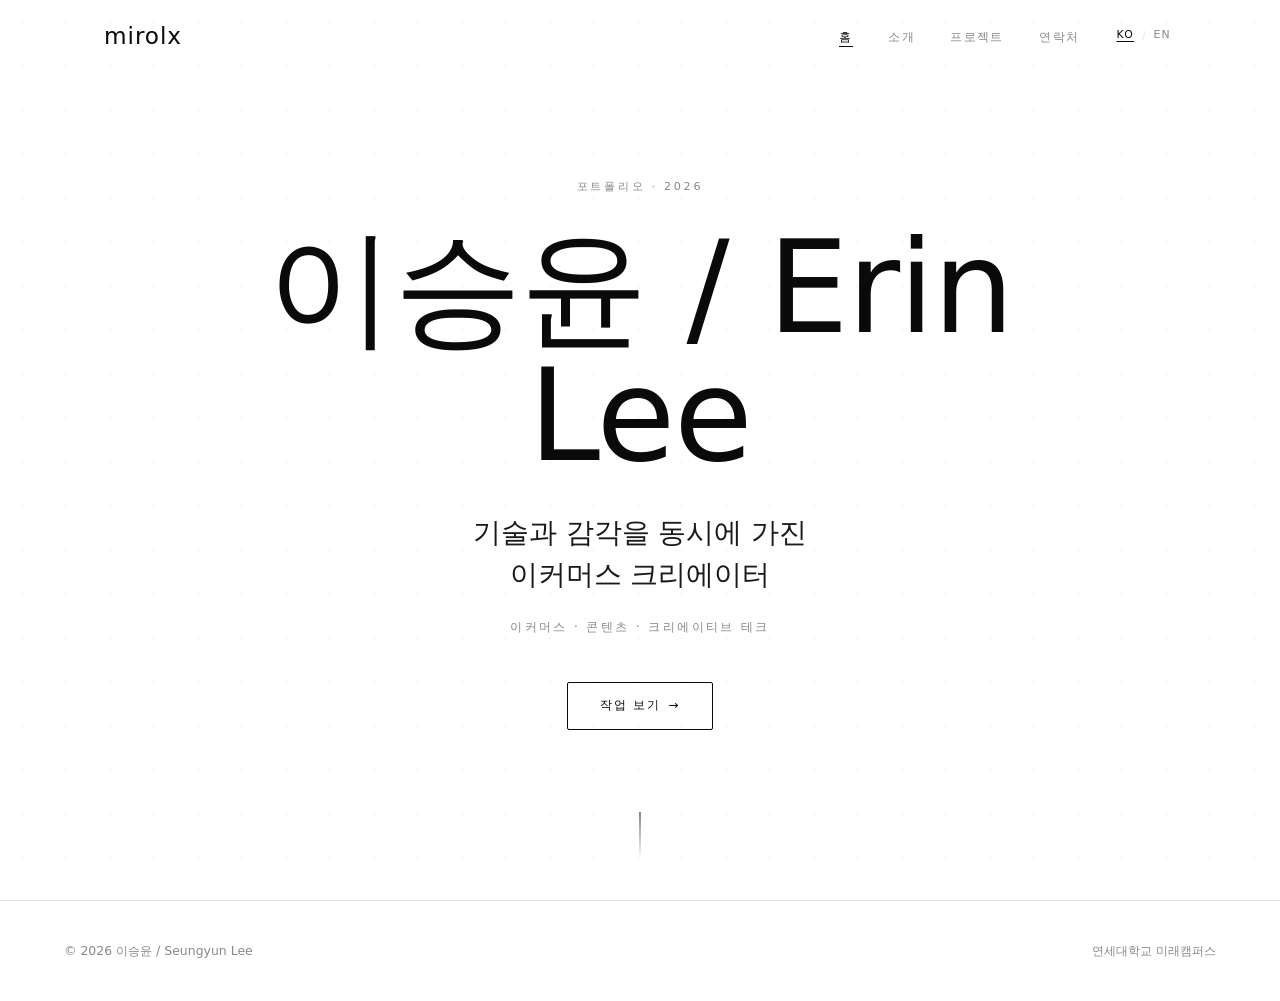
==== index.html @ 95721c04 "initial commit" ====
<!DOCTYPE html>
<html lang="ko">
<head>
  <meta charset="UTF-8">
  <meta name="viewport" content="width=device-width, initial-scale=1.0">
  <meta name="description" content="이승윤 (Seungyun Lee) — E-commerce Creator & Software Engineering Student at Yonsei University">
  <title>이승윤 / Seungyun Lee</title>
  <link rel="icon" href="data:image/svg+xml,<svg xmlns='http://www.w3.org/2000/svg' viewBox='0 0 100 100'><rect width='100' height='100' fill='%23FFFFFF'/><text x='50' y='70' text-anchor='middle' font-family='sans-serif' font-size='52' fill='%230A0A0A'>SL</text></svg>">
  <link rel="stylesheet" href="css/style.css">
</head>
<body>

  <!-- Navigation -->
  <nav class="nav" id="nav">
    <div class="nav-container">
      <a href="index.html" class="nav-logo">mirolx</a>

      <div class="nav-right">
        <ul class="nav-links" id="navLinks">
          <li><a href="index.html"><span data-ko="홈" data-en="Home">홈</span></a></li>
          <li><a href="about.html"><span data-ko="소개" data-en="About">소개</span></a></li>
          <li><a href="projects.html"><span data-ko="프로젝트" data-en="Projects">프로젝트</span></a></li>
          <li><a href="contact.html"><span data-ko="연락처" data-en="Contact">연락처</span></a></li>
        </ul>

        <div class="lang-toggle" id="langToggle">
          <button class="lang-opt active" data-lang="ko">KO</button>
          <span class="lang-sep">/</span>
          <button class="lang-opt" data-lang="en">EN</button>
        </div>

        <button class="nav-toggle" id="navToggle" aria-label="메뉴">
          <span></span>
          <span></span>
        </button>
      </div>
    </div>
  </nav>

  <!-- Hero -->
  <main>
    <section class="hero">
      <div class="hero-content">

        <p class="hero-eyebrow fi" style="--d:0"
           data-ko="포트폴리오 · 2026"
           data-en="Portfolio · 2026">포트폴리오 · 2026</p>

        <h1 class="hero-name fi" style="--d:1">이승윤 / Erin Lee</h1>

        <p class="hero-headline fi" style="--d:2"
           data-ko="기술과 감각을 동시에 가진<br>이커머스 크리에이터"
           data-en="E-commerce Creator with<br>Tech &amp; Aesthetic Sensibility">기술과 감각을 동시에 가진<br>이커머스 크리에이터</p>

        <p class="hero-sub fi" style="--d:3"
           data-ko="이커머스 · 콘텐츠 · 크리에이티브 테크"
           data-en="E-commerce · Content · Creative Tech">이커머스 · 콘텐츠 · 크리에이티브 테크</p>

        <a href="projects.html" class="btn fi" style="--d:4">
          <span data-ko="작업 보기" data-en="View Work">작업 보기</span>
          <span class="btn-arrow">→</span>
        </a>

      </div>

      <div class="hero-scroll">
        <div class="scroll-line"></div>
      </div>
    </section>
  </main>

  <!-- Footer -->
  <footer class="footer">
    <div class="footer-inner">
      <span class="footer-copy">© 2026 이승윤 / Seungyun Lee</span>
      <span class="footer-brand"
            data-ko="연세대학교 미래캠퍼스"
            data-en="Yonsei University · Mirae Campus">연세대학교 미래캠퍼스</span>
    </div>
  </footer>

  <script src="js/main.js"></script>
</body>
</html>
---- css/style.css ----
/* ===========================
   Local Font
   =========================== */
@font-face {
  font-family: 'Ownglyph Corncorn';
  src: url('../fonts/Ownglyph_corncorn.ttf') format('truetype');
  font-weight: 400;
  font-style: normal;
  font-display: swap;
}

/* ===========================
   Variables
   =========================== */
:root {
  --bg:           #FFFFFF;
  --bg-card:      #F5F5F5;
  --bg-card-alt:  #EBEBEB;
  --border:       #E0E0E0;
  --border-light: #EEEEEE;
  --text:         #0A0A0A;
  --text-sec:     #1A1A1A;
  --text-muted:   #888888;
  --accent:       #0A0A0A;
  --accent-dim:   rgba(10,10,10,0.25);

  --font-head: 'Ownglyph Corncorn', system-ui, -apple-system, sans-serif;
  --font-body: system-ui, -apple-system, BlinkMacSystemFont, 'Segoe UI', sans-serif;

  --nav-h:    72px;
  --max-w:    1200px;
  --gutter:   clamp(1.5rem, 5vw, 4rem);

  --t-fast:   0.2s ease;
  --t-base:   0.35s ease;
  --t-slow:   0.65s ease;
}

/* ===========================
   Reset & Base
   =========================== */
*, *::before, *::after { box-sizing: border-box; margin: 0; padding: 0; }
html { scroll-behavior: smooth; -webkit-font-smoothing: antialiased; -moz-osx-font-smoothing: grayscale; }

body {
  background: var(--bg);
  color: var(--text);
  font-family: var(--font-body);
  font-size: 16px;
  line-height: 1.6;
  min-height: 100vh;
  opacity: 0;
  animation: pageEnter 0.4s ease 0.05s forwards;
}
@keyframes pageEnter { to { opacity: 1; } }

img    { max-width: 100%; display: block; }
a      { color: inherit; text-decoration: none; }
ul     { list-style: none; }
button { cursor: pointer; border: none; background: none; font-family: inherit; }

h1, h2, h3, h4 {
  font-family: var(--font-head);
  font-weight: 400;
  line-height: 1.12;
}

/* ===========================
   Layout
   =========================== */
.container { max-width: var(--max-w); margin: 0 auto; padding: 0 var(--gutter); }

.section { padding: 6rem var(--gutter); max-width: var(--max-w); margin: 0 auto; }

.section-label {
  font-size: 0.68rem;
  letter-spacing: 0.22em;
  text-transform: uppercase;
  color: var(--text-muted);
  margin-bottom: 2.5rem;
  display: flex;
  align-items: center;
  gap: 1rem;
}
.section-label::after {
  content: '';
  flex: 1;
  max-width: 64px;
  height: 1px;
  background: var(--border);
}

/* ===========================
   Navigation
   =========================== */
.nav {
  position: fixed;
  inset: 0 0 auto 0;
  z-index: 200;
  height: var(--nav-h);
  display: flex;
  align-items: center;
  transition: background var(--t-base), border-color var(--t-base), backdrop-filter var(--t-base);
  border-bottom: 1px solid transparent;
}
.nav.scrolled {
  background: rgba(255,255,255,0.94);
  backdrop-filter: blur(14px);
  -webkit-backdrop-filter: blur(14px);
  border-color: var(--border);
}

.nav-container {
  max-width: var(--max-w);
  width: 100%;
  margin: 0 auto;
  padding: 0 var(--gutter);
  display: flex;
  align-items: center;
  justify-content: space-between;
  gap: 1.5rem;
}

.nav-logo {
  font-family: var(--font-head);
  font-size: 1.45rem;
  font-weight: 400;
  color: var(--accent);
  letter-spacing: 0.04em;
  transition: opacity var(--t-fast);
}
.nav-logo:hover { opacity: 0.55; }

.nav-right {
  display: flex;
  align-items: center;
  gap: 2rem;
}

.nav-links {
  display: flex;
  gap: 2.2rem;
  align-items: center;
}
.nav-links a {
  font-size: 0.75rem;
  font-weight: 400;
  letter-spacing: 0.12em;
  text-transform: uppercase;
  color: var(--text-muted);
  transition: color var(--t-fast);
  position: relative;
}
.nav-links a::after {
  content: '';
  position: absolute;
  bottom: -3px; left: 0;
  width: 0; height: 1px;
  background: var(--accent);
  transition: width var(--t-base);
}
.nav-links a:hover,
.nav-links a.active { color: var(--text); }
.nav-links a:hover::after,
.nav-links a.active::after { width: 100%; }

/* Language toggle */
.lang-toggle {
  display: flex;
  align-items: center;
  gap: 3px;
  flex-shrink: 0;
}
.lang-opt {
  font-family: var(--font-body);
  font-size: 0.68rem;
  letter-spacing: 0.12em;
  color: var(--text-muted);
  padding: 3px 5px;
  transition: color var(--t-fast);
  line-height: 1;
  font-weight: 400;
}
.lang-opt.active {
  color: var(--text);
  font-weight: 500;
  text-decoration: underline;
  text-underline-offset: 3px;
}
.lang-opt:hover { color: var(--text); }
.lang-sep {
  font-size: 0.6rem;
  color: var(--border);
  line-height: 1;
  pointer-events: none;
  user-select: none;
}

.nav-toggle {
  display: none;
  flex-direction: column;
  gap: 5px;
  padding: 4px;
}
.nav-toggle span {
  display: block;
  width: 22px; height: 1px;
  background: var(--text);
  transition: transform var(--t-base), opacity var(--t-fast);
}
.nav-toggle.active span:first-child { transform: translateY(6px) rotate(45deg); }
.nav-toggle.active span:last-child  { transform: translateY(-6px) rotate(-45deg); }

/* ===========================
   Page transitions
   =========================== */
.page-out { animation: pageExit 0.26s ease forwards; }
@keyframes pageExit { to { opacity: 0; transform: translateY(-5px); } }

/* ===========================
   Button
   =========================== */
.btn {
  display: inline-flex;
  align-items: center;
  gap: 0.5rem;
  padding: 0.85rem 2rem;
  border: 1px solid var(--accent);
  color: var(--accent);
  font-family: var(--font-body);
  font-size: 0.75rem;
  font-weight: 400;
  letter-spacing: 0.14em;
  text-transform: uppercase;
  transition: background var(--t-base), color var(--t-base);
  border-radius: 2px;
}
.btn:hover { background: var(--accent); color: var(--bg); }
.btn-arrow { transition: transform var(--t-fast); }
.btn:hover .btn-arrow { transform: translateX(4px); }

/* ===========================
   Hero
   =========================== */
.hero {
  min-height: 100vh;
  display: flex;
  align-items: center;
  justify-content: center;
  padding: var(--nav-h) var(--gutter) 4rem;
  position: relative;
  overflow: hidden;
}
.hero::after {
  content: '';
  position: absolute; inset: 0;
  background-image: radial-gradient(circle, rgba(0,0,0,0.045) 1px, transparent 1px);
  background-size: 44px 44px;
  pointer-events: none;
}

.hero-content {
  text-align: center;
  max-width: 960px;
  z-index: 1;
  position: relative;
}

.hero-eyebrow {
  font-size: 0.7rem;
  letter-spacing: 0.24em;
  text-transform: uppercase;
  color: var(--text-muted);
  margin-bottom: 1.75rem;
}

.hero-name {
  font-size: clamp(3rem, 10vw, 8rem);
  font-weight: 400;
  line-height: 1;
  letter-spacing: -0.01em;
  margin-bottom: 2rem;
}

.hero-headline {
  font-family: var(--font-head);
  font-size: clamp(1.15rem, 2.6vw, 1.75rem);
  font-weight: 400;
  color: var(--text-sec);
  line-height: 1.5;
  margin-bottom: 1.4rem;
}

.hero-sub {
  font-size: 0.75rem;
  letter-spacing: 0.2em;
  text-transform: uppercase;
  color: var(--text-muted);
  margin-bottom: 2.75rem;
}

/* Hero entrance */
.hero-content .fi {
  opacity: 0;
  transform: translateY(20px);
  animation: fadeUp 0.75s ease forwards;
  animation-delay: calc(var(--d, 0) * 0.13s + 0.2s);
}
@keyframes fadeUp { to { opacity: 1; transform: translateY(0); } }

.hero-scroll {
  position: absolute;
  bottom: 2.5rem;
  left: 50%;
  transform: translateX(-50%);
  display: flex;
  flex-direction: column;
  align-items: center;
  gap: 0.6rem;
  z-index: 1;
}
.hero-scroll span {
  font-size: 0.6rem;
  letter-spacing: 0.22em;
  text-transform: uppercase;
  color: var(--text-muted);
}
.scroll-line {
  width: 1px; height: 48px;
  background: linear-gradient(to bottom, var(--accent), transparent);
  animation: scrollPulse 2.2s ease-in-out infinite;
}
@keyframes scrollPulse {
  0%, 100% { opacity: 0.25; }
  50%       { opacity: 0.8; }
}

/* ===========================
   Page Header
   =========================== */
.page-header {
  padding: calc(var(--nav-h) + 5.5rem) var(--gutter) 4rem;
  max-width: var(--max-w);
  margin: 0 auto;
  border-bottom: 1px solid var(--border);
}
.page-header-eyebrow {
  display: block;
  font-size: 0.68rem;
  letter-spacing: 0.22em;
  text-transform: uppercase;
  color: var(--text-muted);
  margin-bottom: 1rem;
}
.page-header h1 {
  font-size: clamp(2.8rem, 8vw, 6rem);
  font-weight: 400;
  line-height: 1;
}
.page-header-sub {
  margin-top: 1.2rem;
  font-size: 1rem;
  color: var(--text-muted);
  max-width: 520px;
  line-height: 1.7;
}

/* ===========================
   About — bio
   =========================== */
.about-bio {
  display: grid;
  grid-template-columns: 1.1fr 0.9fr;
  gap: 5rem;
  align-items: start;
}
.about-bio-text h2 {
  font-size: clamp(1.7rem, 3.2vw, 2.6rem);
  font-weight: 400;
  margin-bottom: 2rem;
  line-height: 1.2;
}
.about-bio-text p {
  color: var(--text-sec);
  font-size: 1.025rem;
  line-height: 1.85;
  margin-bottom: 1.4rem;
}
.about-bio-text p:last-child { margin-bottom: 0; }

.about-visual { display: flex; align-items: center; justify-content: center; }
.monogram-card {
  width: 240px; height: 320px;
  border: 1px solid var(--border);
  position: relative;
  overflow: hidden;
}
.monogram-card::before {
  content: '';
  position: absolute;
  top: 12px; right: 12px;
  width: 32px; height: 32px;
  border-top: 1px solid var(--accent);
  border-right: 1px solid var(--accent);
  z-index: 2;
}
.monogram-card::after {
  content: '';
  position: absolute;
  bottom: 12px; left: 12px;
  width: 32px; height: 32px;
  border-bottom: 1px solid var(--accent);
  border-left: 1px solid var(--accent);
  z-index: 2;
}
.profile-photo {
  width: 100%;
  height: 100%;
  object-fit: cover;
  display: block;
}
.profile-caption {
  margin-top: 0.85rem;
  font-size: 0.65rem;
  letter-spacing: 0.16em;
  text-transform: uppercase;
  text-align: center;
  color: var(--text-muted);
  line-height: 1.7;
}

/* ===========================
   About — value props
   =========================== */
.value-props {
  display: grid;
  grid-template-columns: repeat(3, 1fr);
  gap: 1px;
  background: var(--border);
  border: 1px solid var(--border);
}
.value-prop {
  background: var(--bg);
  padding: 2.75rem 2rem;
  transition: background var(--t-base);
}
.value-prop:hover { background: var(--bg-card); }
.value-prop-num {
  font-family: var(--font-head);
  font-size: 2.6rem;
  font-weight: 400;
  color: var(--accent-dim);
  line-height: 1;
  margin-bottom: 1.2rem;
}
.value-prop h3 { font-size: 1.3rem; margin-bottom: 0.75rem; }
.value-prop p  { font-size: 0.875rem; color: var(--text-muted); line-height: 1.75; }

/* ===========================
   About — skills
   =========================== */
.skills-grid { display: grid; grid-template-columns: repeat(3, 1fr); gap: 2.5rem; }
.skill-cat h3 {
  font-family: var(--font-body);
  font-size: 0.68rem;
  letter-spacing: 0.18em;
  text-transform: uppercase;
  color: var(--text-muted);
  margin-bottom: 1.5rem;
  padding-bottom: 0.75rem;
  border-bottom: 1px solid var(--border);
}
.skill-tags { display: flex; flex-wrap: wrap; gap: 0.5rem; }
.skill-tag {
  padding: 0.38rem 0.85rem;
  border: 1px solid var(--border);
  font-size: 0.78rem;
  color: var(--text-sec);
  border-radius: 2px;
  transition: border-color var(--t-fast), color var(--t-fast), background var(--t-fast);
}
.skill-tag:hover { border-color: var(--accent); color: var(--accent); background: var(--bg-card); }

/* ===========================
   Projects — grid
   =========================== */
.projects-grid {
  display: grid;
  grid-template-columns: repeat(2, 1fr);
  gap: 1px;
  background: var(--border);
  border: 1px solid var(--border);
}
.project-card {
  background: var(--bg);
  padding: 3rem 2.75rem;
  position: relative;
  overflow: hidden;
  transition: background var(--t-base);
}
.project-card::before {
  content: '';
  position: absolute;
  top: 0; left: 0;
  width: 2px; height: 0;
  background: var(--accent);
  transition: height 0.5s ease;
}
.project-card:hover { background: var(--bg-card); }
.project-card:hover::before { height: 100%; }

.project-num {
  font-family: var(--font-head);
  font-size: 0.8rem;
  color: var(--accent-dim);
  letter-spacing: 0.06em;
  margin-bottom: 2rem;
}
.project-cat {
  font-size: 0.64rem;
  letter-spacing: 0.2em;
  text-transform: uppercase;
  color: var(--text-muted);
  margin-bottom: 0.9rem;
}
.project-card h2 {
  font-size: 1.6rem;
  font-weight: 400;
  line-height: 1.2;
  margin-bottom: 1rem;
}
.project-card p {
  font-size: 0.9rem;
  color: var(--text-muted);
  line-height: 1.78;
  margin-bottom: 2rem;
}
.project-meta { display: flex; flex-wrap: wrap; gap: 0.45rem; margin-bottom: 1.5rem; }
.project-tag {
  padding: 0.28rem 0.72rem;
  border: 1px solid var(--border);
  font-size: 0.7rem;
  color: var(--text-muted);
  border-radius: 2px;
}
.project-date {
  font-size: 0.72rem;
  color: var(--text-muted);
  opacity: 0.7;
  letter-spacing: 0.05em;
}

/* ===========================
   Contact
   =========================== */
.contact-grid {
  display: grid;
  grid-template-columns: 1fr 1.15fr;
  gap: 6rem;
  align-items: start;
}
.contact-info h2 { font-size: clamp(1.6rem, 2.8vw, 2.2rem); font-weight: 400; line-height: 1.2; margin-bottom: 1.5rem; }
.contact-info > p { color: var(--text-muted); font-size: 1rem; line-height: 1.85; margin-bottom: 3rem; }

.contact-detail { margin-bottom: 2rem; }
.contact-detail-label {
  font-size: 0.64rem;
  letter-spacing: 0.22em;
  text-transform: uppercase;
  color: var(--text-muted);
  margin-bottom: 0.45rem;
}
.contact-detail a,
.contact-detail span { font-size: 0.96rem; color: var(--text-sec); transition: color var(--t-fast); }
.contact-detail a:hover { color: var(--accent); text-decoration: underline; }

.social-links { margin-top: 3rem; }
.social-link {
  display: flex;
  align-items: center;
  gap: 1rem;
  padding: 0.9rem 0;
  border-bottom: 1px solid var(--border);
  color: var(--text-muted);
  font-size: 0.875rem;
  transition: color var(--t-fast);
}
.social-link:hover { color: var(--text); }
.social-link svg { width: 18px; height: 18px; flex-shrink: 0; fill: currentColor; }
.social-link-name { flex: 1; }
.social-link-url  { font-size: 0.7rem; opacity: 0.55; }
.social-arrow { font-size: 0.8rem; opacity: 0; transition: opacity var(--t-fast), transform var(--t-fast); }
.social-link:hover .social-arrow { opacity: 1; transform: translateX(4px); }

/* Contact form */
.contact-form { display: flex; flex-direction: column; gap: 2rem; }
.form-group { display: flex; flex-direction: column; gap: 0.55rem; }
.form-group label {
  font-size: 0.68rem;
  letter-spacing: 0.18em;
  text-transform: uppercase;
  color: var(--text-muted);
}
.form-group input,
.form-group textarea {
  background: transparent;
  border: none;
  border-bottom: 1px solid var(--border);
  padding: 0.7rem 0;
  color: var(--text);
  font-family: var(--font-body);
  font-size: 1rem;
  outline: none;
  width: 100%;
  transition: border-color var(--t-fast);
  -webkit-appearance: none;
  resize: none;
}
.form-group input::placeholder,
.form-group textarea::placeholder { color: var(--text-muted); opacity: 0.45; }
.form-group input:focus,
.form-group textarea:focus { border-color: var(--accent); }
.form-group textarea { min-height: 130px; }

.form-success {
  display: none;
  padding: 1.1rem 1.4rem;
  border: 1px solid var(--accent);
  color: var(--accent);
  font-size: 0.875rem;
  border-radius: 2px;
}

/* ===========================
   Footer
   =========================== */
.footer { border-top: 1px solid var(--border); padding: 2.5rem var(--gutter); }
.footer-inner {
  max-width: var(--max-w);
  margin: 0 auto;
  display: flex;
  justify-content: space-between;
  align-items: center;
  gap: 1rem;
  flex-wrap: wrap;
}
.footer-copy  { font-size: 0.78rem; color: var(--text-muted); }
.footer-brand { font-family: var(--font-body); font-size: 0.78rem; color: var(--text-muted); }

/* ===========================
   Scroll reveal
   =========================== */
.reveal {
  opacity: 0;
  transform: translateY(20px);
  transition: opacity 0.65s ease, transform 0.65s ease;
}
.reveal.visible { opacity: 1; transform: none; }

.reveal-s > * {
  opacity: 0;
  transform: translateY(16px);
  transition: opacity 0.55s ease, transform 0.55s ease;
}
.reveal-s.visible > *:nth-child(1) { opacity: 1; transform: none; transition-delay: 0.00s; }
.reveal-s.visible > *:nth-child(2) { opacity: 1; transform: none; transition-delay: 0.10s; }
.reveal-s.visible > *:nth-child(3) { opacity: 1; transform: none; transition-delay: 0.20s; }
.reveal-s.visible > *:nth-child(4) { opacity: 1; transform: none; transition-delay: 0.30s; }

/* ===========================
   Responsive
   =========================== */
@media (max-width: 960px) {
  .about-bio { grid-template-columns: 1fr; gap: 3rem; }
  .about-visual { display: none; }
  .value-props { grid-template-columns: 1fr 1fr; }
  .projects-grid { grid-template-columns: 1fr; }
  .contact-grid { grid-template-columns: 1fr; gap: 3.5rem; }
}

@media (max-width: 640px) {
  :root { --nav-h: 60px; --gutter: 1.25rem; }

  .nav-links {
    position: fixed;
    top: var(--nav-h); left: 0; right: 0;
    background: rgba(255,255,255,0.98);
    backdrop-filter: blur(14px);
    -webkit-backdrop-filter: blur(14px);
    flex-direction: column;
    padding: 2rem var(--gutter) 2.5rem;
    gap: 1.5rem;
    border-bottom: 1px solid var(--border);
    transform: translateY(-110%);
    opacity: 0;
    visibility: hidden;
    transition: transform var(--t-base), opacity var(--t-base), visibility var(--t-base);
    pointer-events: none;
  }
  .nav-links.open {
    transform: translateY(0);
    opacity: 1;
    visibility: visible;
    pointer-events: auto;
  }
  .nav-toggle { display: flex; }
  .nav-links a { font-size: 0.9rem; }

  .skills-grid { grid-template-columns: 1fr; }
  .value-props  { grid-template-columns: 1fr; }
  .project-card { padding: 2rem 1.5rem; }
  .value-prop   { padding: 2rem 1.5rem; }
  .page-header  { padding: calc(var(--nav-h) + 3.5rem) var(--gutter) 2.5rem; }
  .section      { padding: 4rem var(--gutter); }
}
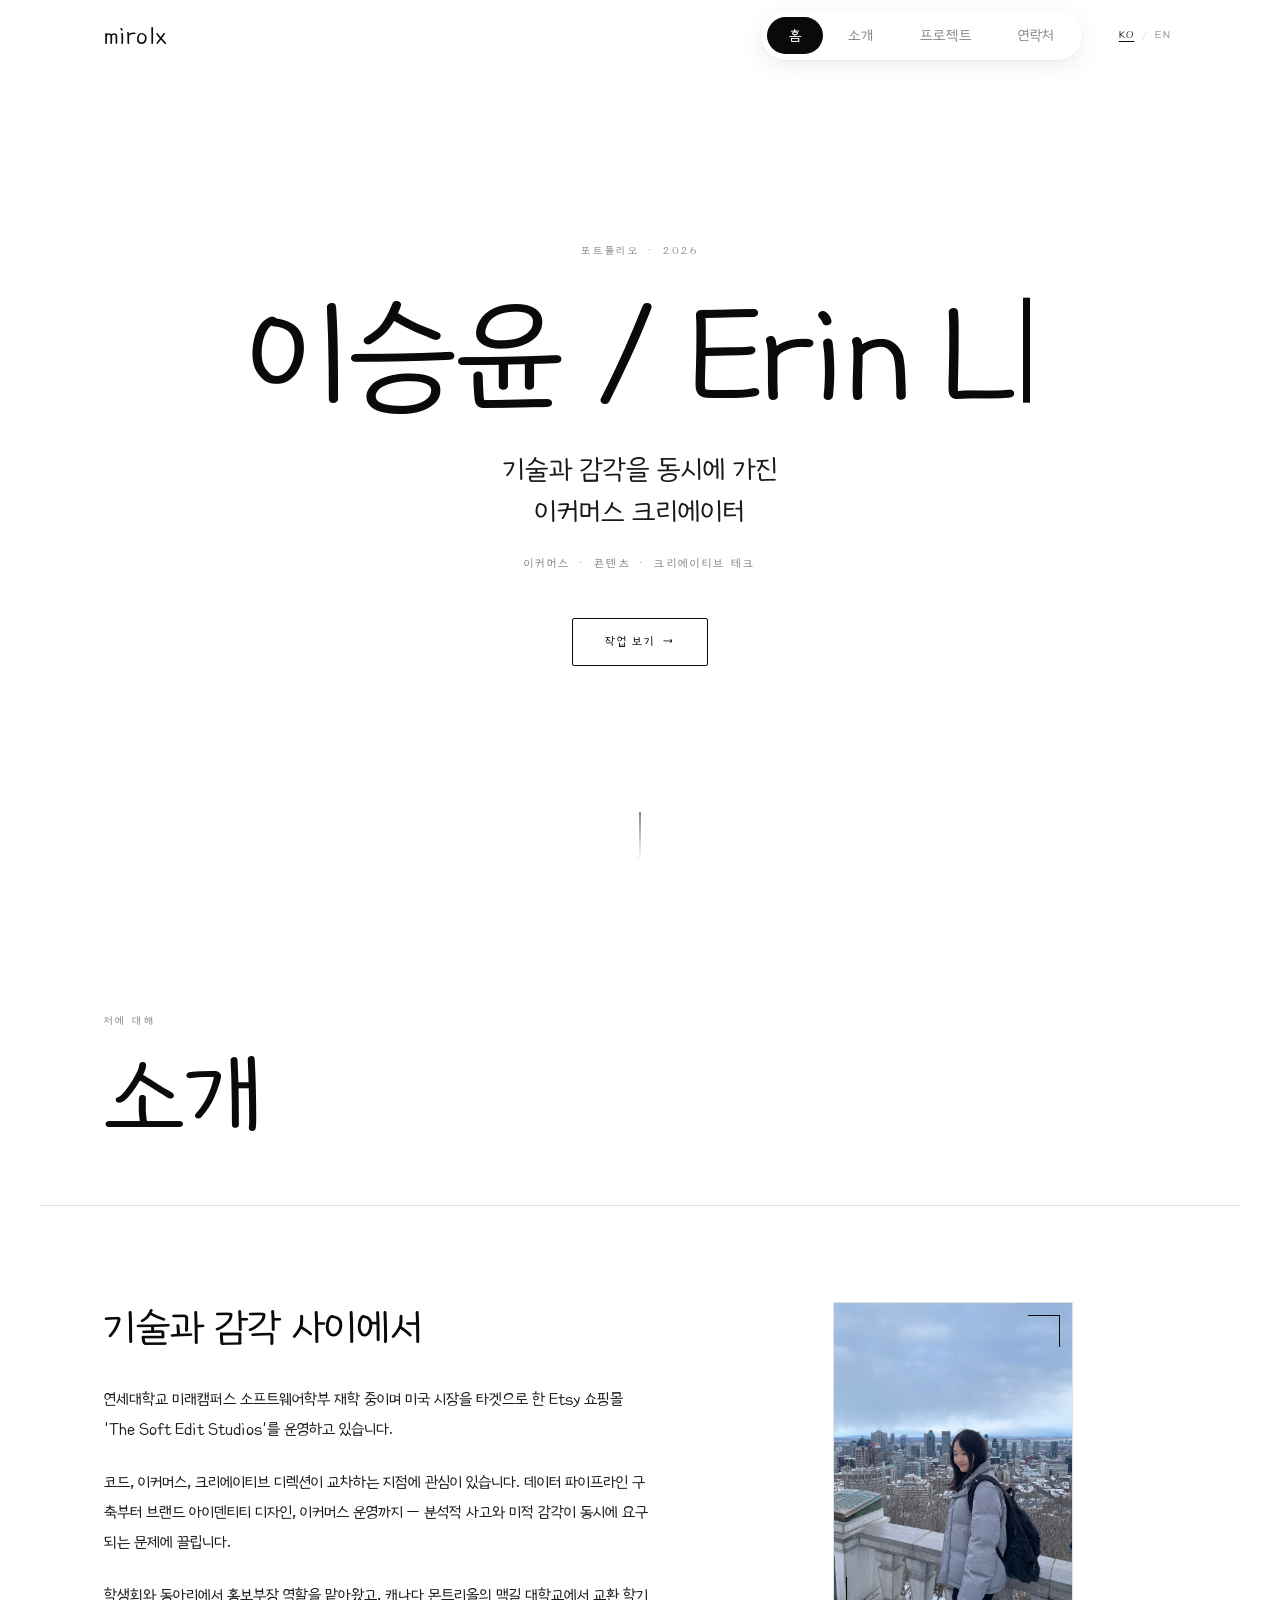
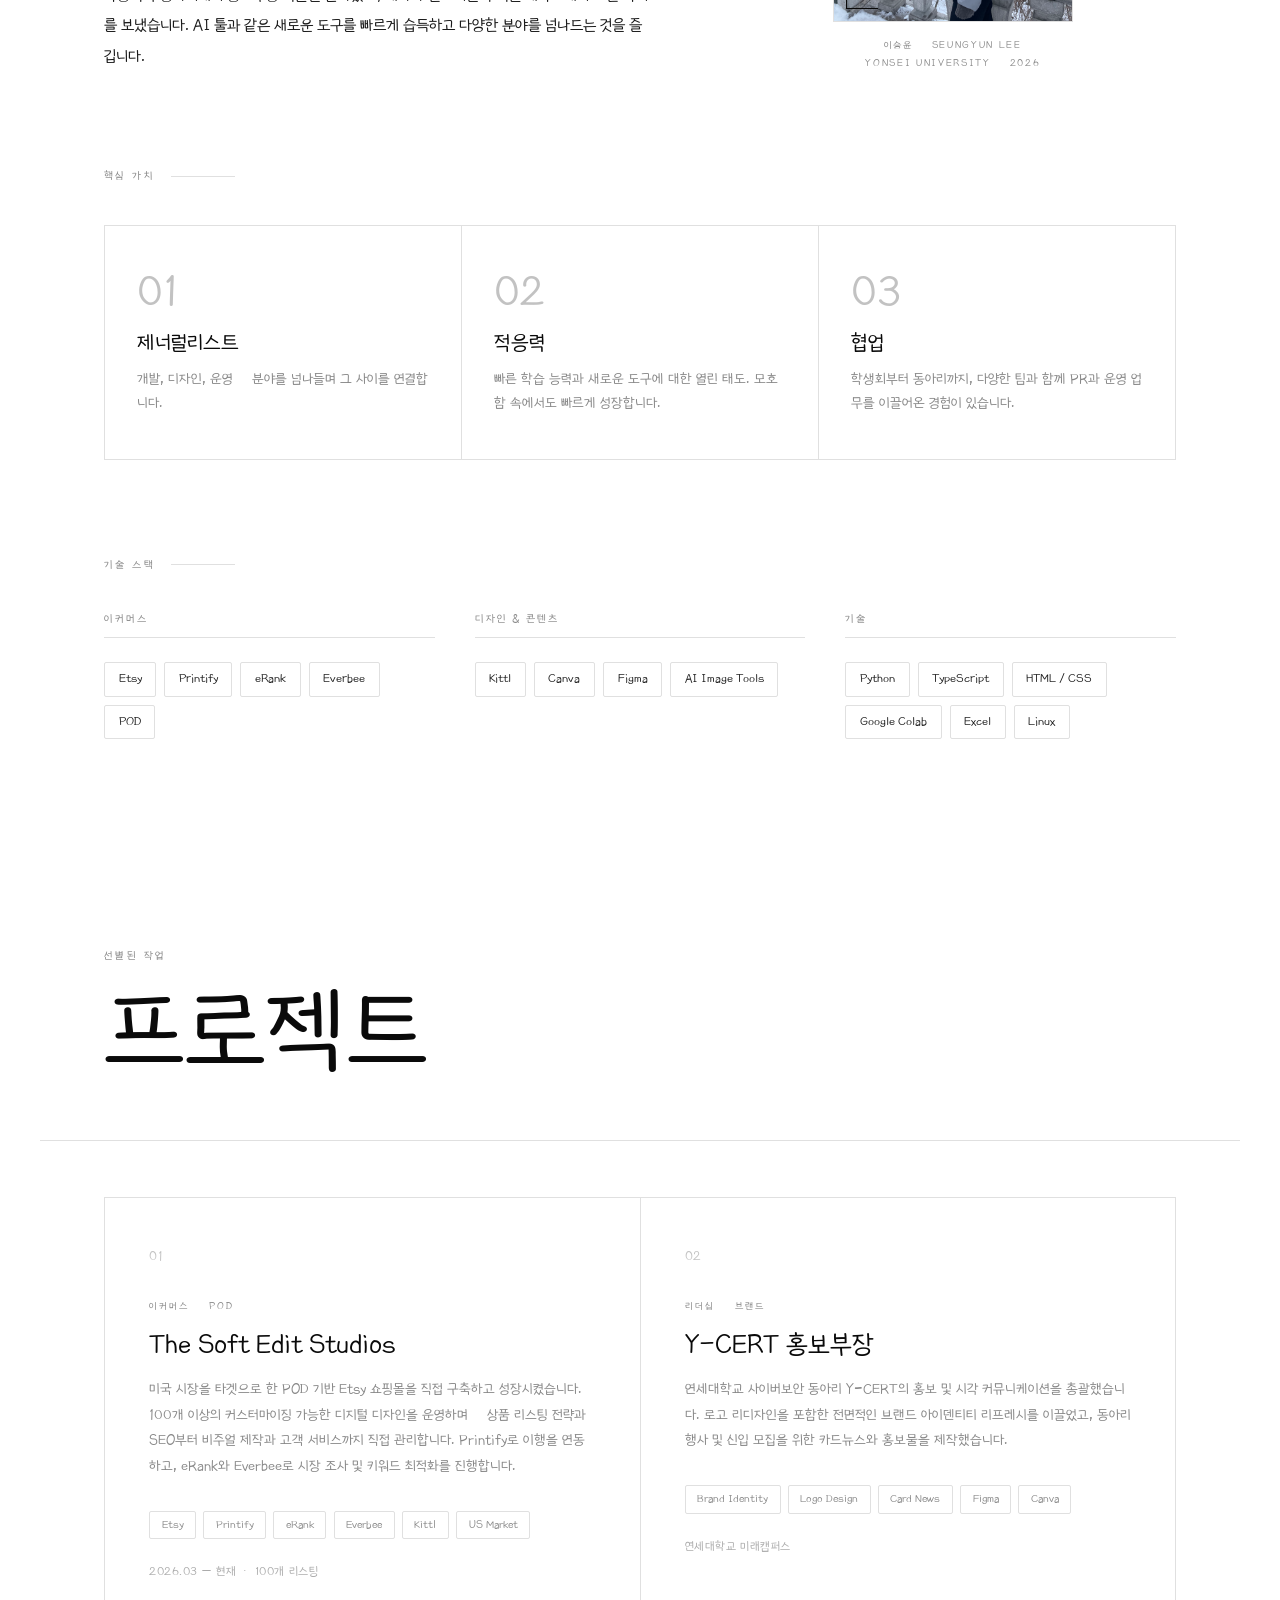
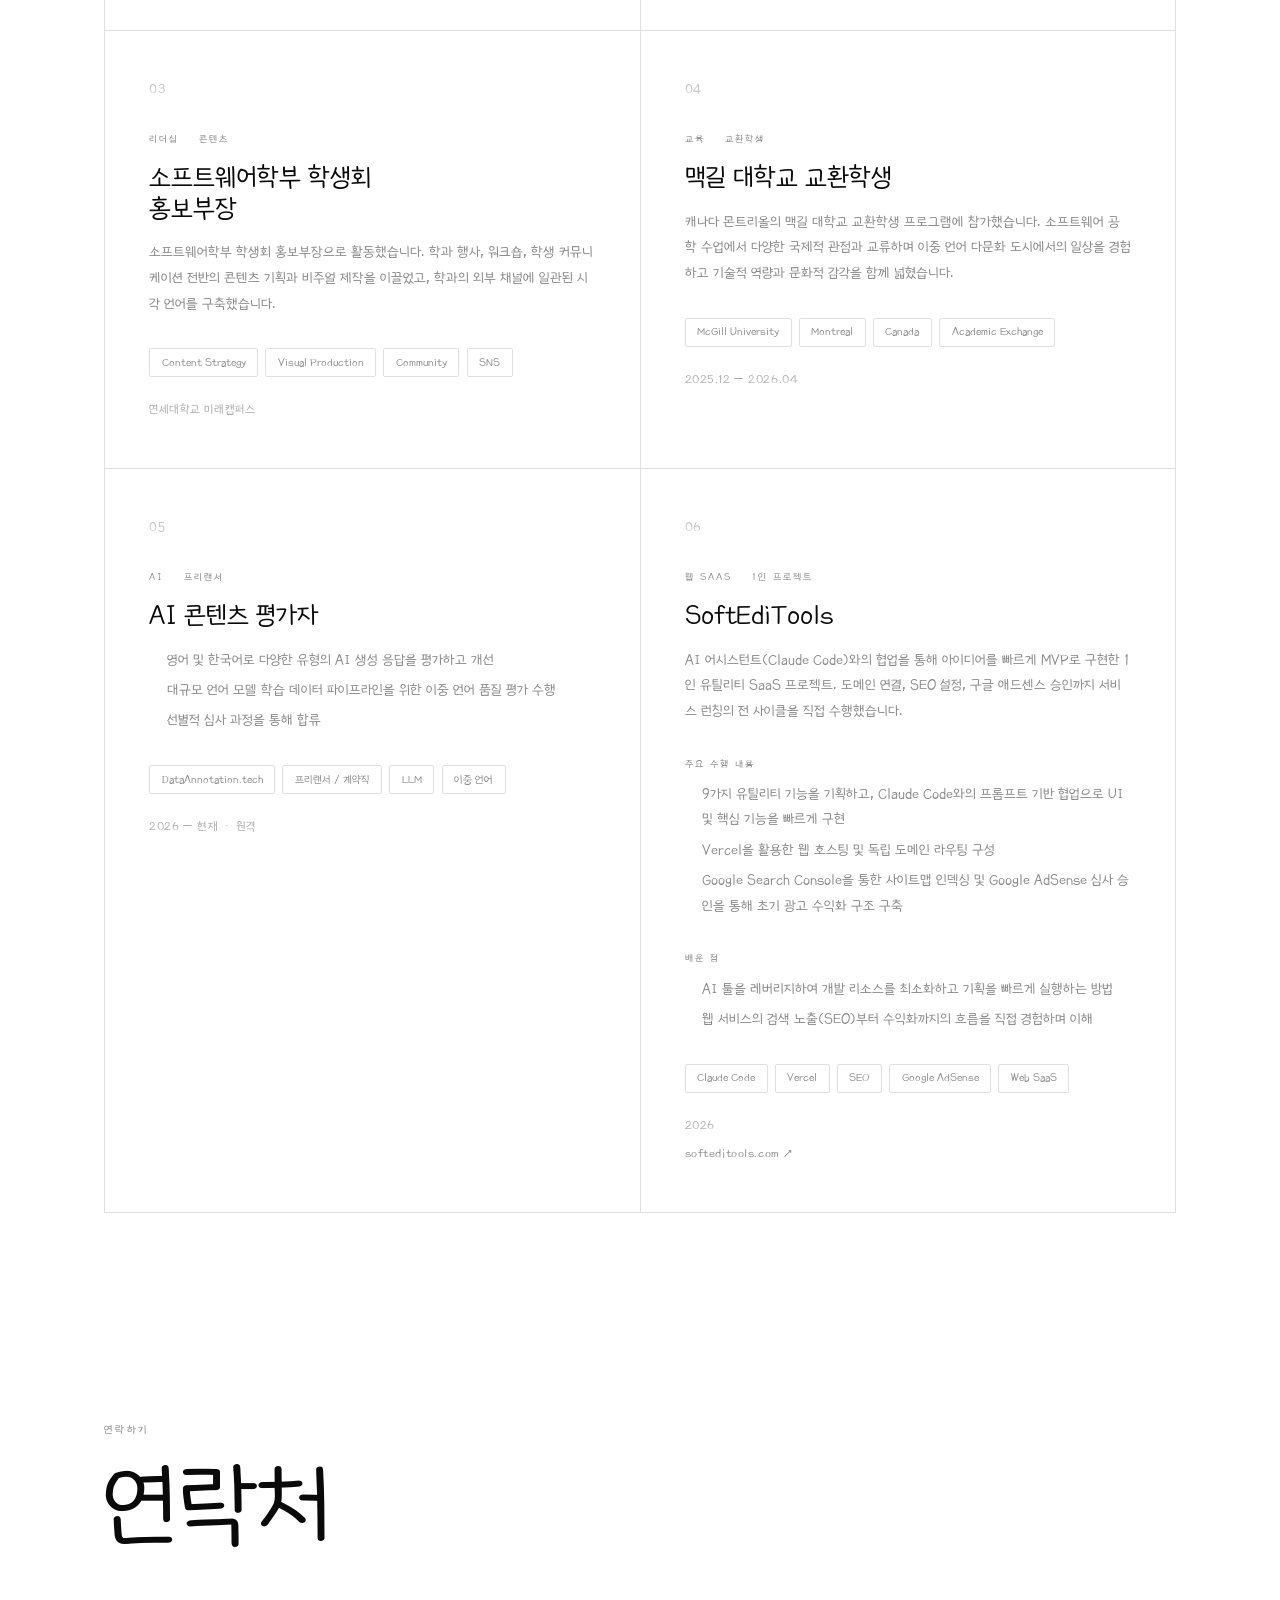
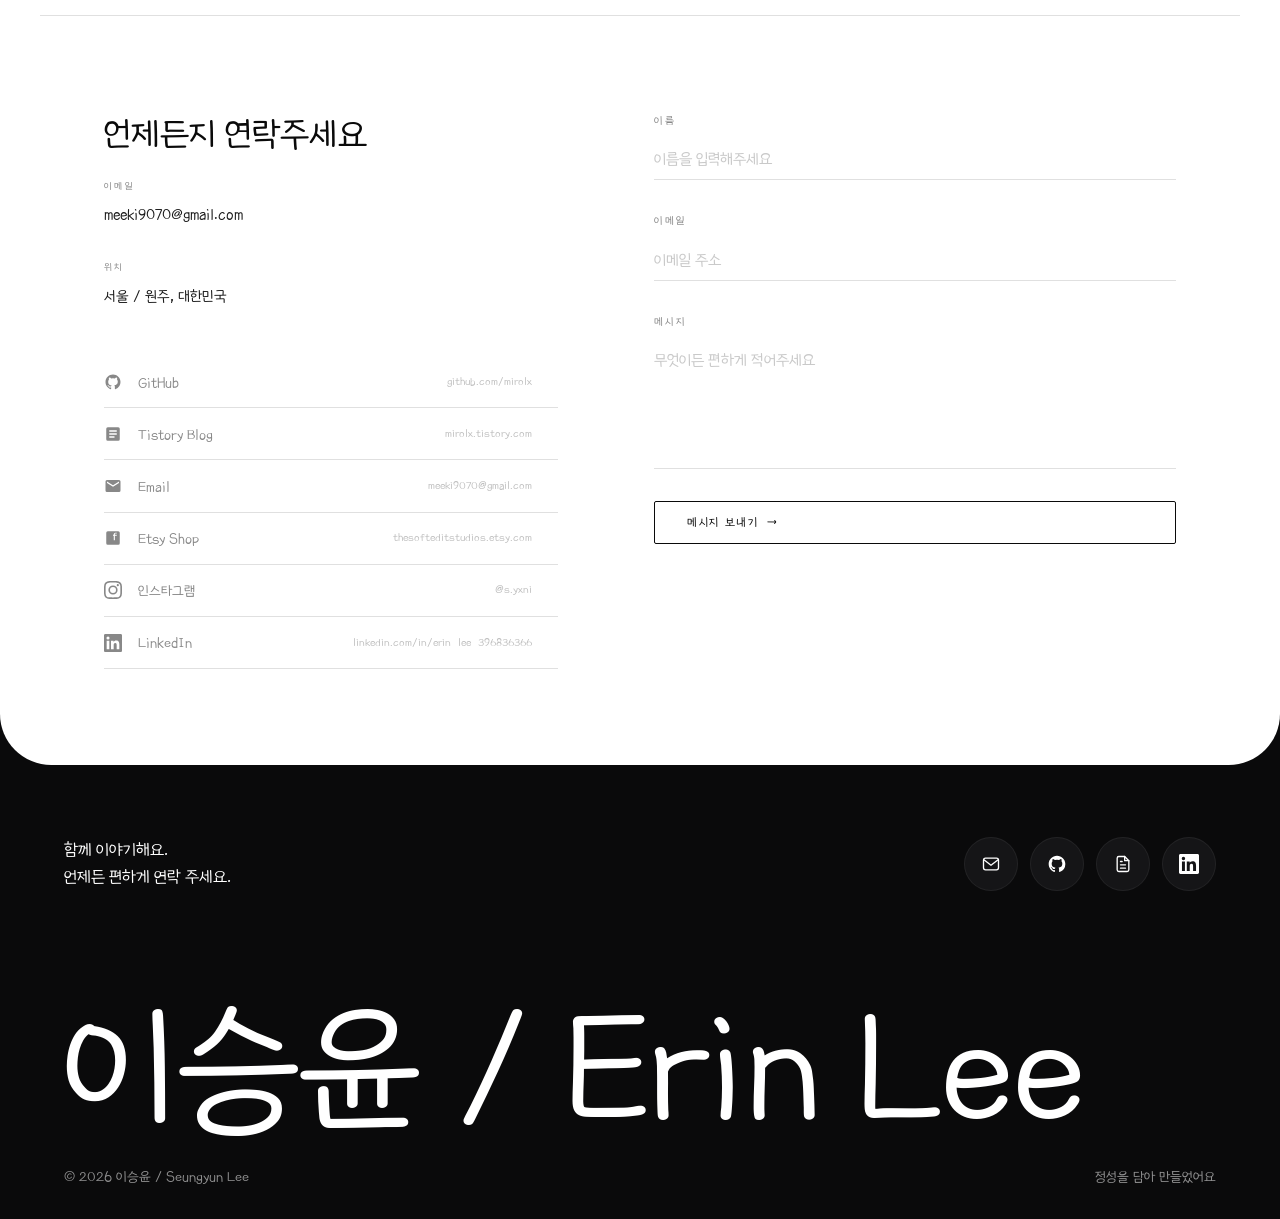
==== commit 9232d9d4: "Merge pages into single-page scroll and add contact footer - Combine home/about/projects/contact int" ====
--- a/index.html
+++ b/index.html
@@ -13,14 +13,14 @@
   <!-- Navigation -->
   <nav class="nav" id="nav">
     <div class="nav-container">
-      <a href="index.html" class="nav-logo">mirolx</a>
+      <a href="#home" class="nav-logo">mirolx</a>
 
       <div class="nav-right">
         <ul class="nav-links" id="navLinks">
-          <li><a href="index.html"><span data-ko="홈" data-en="Home">홈</span></a></li>
-          <li><a href="about.html"><span data-ko="소개" data-en="About">소개</span></a></li>
-          <li><a href="projects.html"><span data-ko="프로젝트" data-en="Projects">프로젝트</span></a></li>
-          <li><a href="contact.html"><span data-ko="연락처" data-en="Contact">연락처</span></a></li>
+          <li><a href="#home"><span data-ko="홈" data-en="Home">홈</span></a></li>
+          <li><a href="#about"><span data-ko="소개" data-en="About">소개</span></a></li>
+          <li><a href="#projects"><span data-ko="프로젝트" data-en="Projects">프로젝트</span></a></li>
+          <li><a href="#contact"><span data-ko="연락처" data-en="Contact">연락처</span></a></li>
         </ul>
 
         <div class="lang-toggle" id="langToggle">
@@ -39,14 +39,14 @@
 
   <!-- Hero -->
   <main>
-    <section class="hero">
+    <section class="hero" id="home">
       <div class="hero-content">
 
         <p class="hero-eyebrow fi" style="--d:0"
            data-ko="포트폴리오 · 2026"
            data-en="Portfolio · 2026">포트폴리오 · 2026</p>
 
-        <h1 class="hero-name fi" style="--d:1">이승윤 / Erin Lee</h1>
+        <h1 class="hero-name fi" style="--d:1" id="heroName" aria-label="이승윤 / Erin Lee"><span class="typed" aria-hidden="true">이승윤 / Erin Lee</span><span class="caret" aria-hidden="true"></span></h1>
 
         <p class="hero-headline fi" style="--d:2"
            data-ko="기술과 감각을 동시에 가진<br>이커머스 크리에이터"
@@ -56,7 +56,7 @@
            data-ko="이커머스 · 콘텐츠 · 크리에이티브 테크"
            data-en="E-commerce · Content · Creative Tech">이커머스 · 콘텐츠 · 크리에이티브 테크</p>
 
-        <a href="projects.html" class="btn fi" style="--d:4">
+        <a href="#projects" class="btn fi" style="--d:4">
           <span data-ko="작업 보기" data-en="View Work">작업 보기</span>
           <span class="btn-arrow">→</span>
         </a>
@@ -67,15 +67,493 @@
         <div class="scroll-line"></div>
       </div>
     </section>
+
+    <!-- About -->
+    <section class="page-section" id="about">
+    <!-- Page Header -->
+    <header class="page-header">
+      <span class="page-header-eyebrow"
+            data-ko="저에 대해"
+            data-en="Who I am">저에 대해</span>
+      <h2 data-ko="소개" data-en="About">소개</h2>
+    </header>
+
+    <!-- Bio -->
+    <div class="section">
+      <div class="about-bio reveal">
+
+        <div class="about-bio-text">
+          <h2 data-ko="기술과 감각 사이에서"
+              data-en="Between Technology &amp; Sensibility">기술과 감각 사이에서</h2>
+
+          <p data-ko="연세대학교 미래캠퍼스 소프트웨어학부 재학 중이며 미국 시장을 타겟으로 한 Etsy 쇼핑몰 'The Soft Edit Studios'를 운영하고 있습니다."
+             data-en="Currently studying Software Engineering at Yonsei University (Mirae Campus) and running an Etsy shop 'The Soft Edit Studios' targeting the US market.">연세대학교 미래캠퍼스 소프트웨어학부 재학 중이며 미국 시장을 타겟으로 한 Etsy 쇼핑몰 'The Soft Edit Studios'를 운영하고 있습니다.</p>
+
+          <p data-ko="코드, 이커머스, 크리에이티브 디렉션이 교차하는 지점에 관심이 있습니다. 데이터 파이프라인 구축부터 브랜드 아이덴티티 디자인, 이커머스 운영까지 — 분석적 사고와 미적 감각이 동시에 요구되는 문제에 끌립니다."
+             data-en="I'm drawn to problems that sit at the intersection of code, e-commerce, and creative direction — where analytical thinking and aesthetic sensibility are both required, from building data pipelines to brand identity design and e-commerce operations.">코드, 이커머스, 크리에이티브 디렉션이 교차하는 지점에 관심이 있습니다. 데이터 파이프라인 구축부터 브랜드 아이덴티티 디자인, 이커머스 운영까지 — 분석적 사고와 미적 감각이 동시에 요구되는 문제에 끌립니다.</p>
+
+          <p data-ko="학생회와 동아리에서 홍보부장 역할을 맡아왔고, 캐나다 몬트리올의 맥길 대학교에서 교환 학기를 보냈습니다. AI 툴과 같은 새로운 도구를 빠르게 습득하고 다양한 분야를 넘나드는 것을 즐깁니다."
+             data-en="I've led PR teams in student organizations and spent an exchange semester at McGill University in Montreal. I enjoy picking up new tools quickly and moving across disciplines.">학생회와 동아리에서 홍보부장 역할을 맡아왔고, 캐나다 몬트리올의 맥길 대학교에서 교환 학기를 보냈습니다. AI 툴과 같은 새로운 도구를 빠르게 습득하고 다양한 분야를 넘나드는 것을 즐깁니다.</p>
+        </div>
+
+        <div class="about-visual">
+          <div>
+            <div class="monogram-card">
+              <img src="pic/KakaoTalk_20260518_211545062.jpg"
+                   alt="이승윤 / Seungyun Lee"
+                   class="profile-photo">
+            </div>
+            <p class="profile-caption">이승윤 · Seungyun Lee<br>Yonsei University · 2026</p>
+          </div>
+        </div>
+
+      </div>
+    </div>
+
+    <!-- Value Props -->
+    <div class="container">
+      <div class="section-label reveal"
+           data-ko="핵심 가치"
+           data-en="Value Props">핵심 가치</div>
+    </div>
+    <div style="max-width:var(--max-w); margin:0 auto; padding:0 var(--gutter);">
+      <div class="value-props reveal-s">
+
+        <div class="value-prop">
+          <div class="value-prop-num">01</div>
+          <h3 data-ko="제너럴리스트" data-en="Generalist">제너럴리스트</h3>
+          <p data-ko="개발, 디자인, 운영 — 분야를 넘나들며 그 사이를 연결합니다."
+             data-en="Dev, design, and operations — I move comfortably across disciplines and connect the dots between them.">개발, 디자인, 운영 — 분야를 넘나들며 그 사이를 연결합니다.</p>
+        </div>
+
+        <div class="value-prop">
+          <div class="value-prop-num">02</div>
+          <h3 data-ko="적응력" data-en="Adaptable">적응력</h3>
+          <p data-ko="빠른 학습 능력과 새로운 도구에 대한 열린 태도. 모호함 속에서도 빠르게 성장합니다."
+             data-en="Fast learner with a bias for new tools. Comfortable with ambiguity and thrive in fast-moving environments.">빠른 학습 능력과 새로운 도구에 대한 열린 태도. 모호함 속에서도 빠르게 성장합니다.</p>
+        </div>
+
+        <div class="value-prop">
+          <div class="value-prop-num">03</div>
+          <h3 data-ko="협업" data-en="Collaborative">협업</h3>
+          <p data-ko="학생회부터 동아리까지, 다양한 팀과 함께 PR과 운영 업무를 이끌어온 경험이 있습니다."
+             data-en="From student councils to clubs, I've led PR and operations work alongside diverse teams.">학생회부터 동아리까지, 다양한 팀과 함께 PR과 운영 업무를 이끌어온 경험이 있습니다.</p>
+        </div>
+
+      </div>
+    </div>
+
+    <!-- Skills -->
+    <div class="section">
+      <div class="section-label reveal"
+           data-ko="기술 스택"
+           data-en="Skills">기술 스택</div>
+      <div class="skills-grid reveal-s">
+
+        <div class="skill-cat">
+          <h3 data-ko="이커머스" data-en="E-commerce">이커머스</h3>
+          <div class="skill-tags">
+            <span class="skill-tag">Etsy</span>
+            <span class="skill-tag">Printify</span>
+            <span class="skill-tag">eRank</span>
+            <span class="skill-tag">Everbee</span>
+            <span class="skill-tag">POD</span>
+          </div>
+        </div>
+
+        <div class="skill-cat">
+          <h3 data-ko="디자인 &amp; 콘텐츠" data-en="Design &amp; Content">디자인 &amp; 콘텐츠</h3>
+          <div class="skill-tags">
+            <span class="skill-tag">Kittl</span>
+            <span class="skill-tag">Canva</span>
+            <span class="skill-tag">Figma</span>
+            <span class="skill-tag">AI Image Tools</span>
+          </div>
+        </div>
+
+        <div class="skill-cat">
+          <h3 data-ko="기술" data-en="Tech">기술</h3>
+          <div class="skill-tags">
+            <span class="skill-tag">Python</span>
+            <span class="skill-tag">TypeScript</span>
+            <span class="skill-tag">HTML / CSS</span>
+            <span class="skill-tag">Google Colab</span>
+            <span class="skill-tag">Excel</span>
+            <span class="skill-tag">Linux</span>
+          </div>
+        </div>
+
+      </div>
+    </div>
+
+  
+    </section>
+
+    <!-- Projects -->
+    <section class="page-section" id="projects">
+    <!-- Page Header -->
+    <header class="page-header">
+      <span class="page-header-eyebrow"
+            data-ko="선별된 작업"
+            data-en="Selected Work">선별된 작업</span>
+      <h2 data-ko="프로젝트" data-en="Projects">프로젝트</h2>
+    </header>
+
+    <!-- Projects Grid -->
+    <div style="max-width:var(--max-w); margin:0 auto; padding:3.5rem var(--gutter) 6rem;">
+      <div class="projects-grid">
+
+        <!-- Card 01 -->
+        <article class="project-card reveal">
+          <div class="project-num">01</div>
+          <div class="project-cat"
+               data-ko="이커머스 · POD"
+               data-en="E-commerce · POD">이커머스 · POD</div>
+          <h2>The Soft Edit Studios</h2>
+          <p data-ko="미국 시장을 타겟으로 한 POD 기반 Etsy 쇼핑몰을 직접 구축하고 성장시켰습니다. 100개 이상의 커스터마이징 가능한 디지털 디자인을 운영하며 — 상품 리스팅 전략과 SEO부터 비주얼 제작과 고객 서비스까지 직접 관리합니다. Printify로 이행을 연동하고, eRank와 Everbee로 시장 조사 및 키워드 최적화를 진행합니다."
+             data-en="Built and scaled a print-on-demand Etsy shop targeting the US market. Manages a catalogue of 100+ customisable digital designs — from listing strategy and SEO to visual production and customer service. Integrates Printify for fulfilment and uses eRank and Everbee for market research and keyword optimisation.">미국 시장을 타겟으로 한 POD 기반 Etsy 쇼핑몰을 직접 구축하고 성장시켰습니다. 100개 이상의 커스터마이징 가능한 디지털 디자인을 운영하며 — 상품 리스팅 전략과 SEO부터 비주얼 제작과 고객 서비스까지 직접 관리합니다. Printify로 이행을 연동하고, eRank와 Everbee로 시장 조사 및 키워드 최적화를 진행합니다.</p>
+          <div class="project-meta">
+            <span class="project-tag">Etsy</span>
+            <span class="project-tag">Printify</span>
+            <span class="project-tag">eRank</span>
+            <span class="project-tag">Everbee</span>
+            <span class="project-tag">Kittl</span>
+            <span class="project-tag">US Market</span>
+          </div>
+          <div class="project-date"
+               data-ko="2026.03 — 현재 · 100개 리스팅"
+               data-en="2026.03 — Present · 100 Listings">2026.03 — 현재 · 100개 리스팅</div>
+        </article>
+
+        <!-- Card 02 -->
+        <article class="project-card reveal">
+          <div class="project-num">02</div>
+          <div class="project-cat"
+               data-ko="리더십 · 브랜드"
+               data-en="Leadership · Brand">리더십 · 브랜드</div>
+          <h2 data-ko="Y-CERT 홍보부장" data-en="Y-CERT PR Director">Y-CERT 홍보부장</h2>
+          <p data-ko="연세대학교 사이버보안 동아리 Y-CERT의 홍보 및 시각 커뮤니케이션을 총괄했습니다. 로고 리디자인을 포함한 전면적인 브랜드 아이덴티티 리프레시를 이끌었고, 동아리 행사 및 신입 모집을 위한 카드뉴스와 홍보물을 제작했습니다."
+             data-en="Directed public relations and visual communications for Y-CERT, Yonsei University's cybersecurity club. Led a full brand identity refresh — including logo redesign — and produced card news and promotional materials for club events and recruitment campaigns.">연세대학교 사이버보안 동아리 Y-CERT의 홍보 및 시각 커뮤니케이션을 총괄했습니다. 로고 리디자인을 포함한 전면적인 브랜드 아이덴티티 리프레시를 이끌었고, 동아리 행사 및 신입 모집을 위한 카드뉴스와 홍보물을 제작했습니다.</p>
+          <div class="project-meta">
+            <span class="project-tag">Brand Identity</span>
+            <span class="project-tag">Logo Design</span>
+            <span class="project-tag">Card News</span>
+            <span class="project-tag">Figma</span>
+            <span class="project-tag">Canva</span>
+          </div>
+          <div class="project-date"
+               data-ko="연세대학교 미래캠퍼스"
+               data-en="Yonsei University · Mirae Campus">연세대학교 미래캠퍼스</div>
+        </article>
+
+        <!-- Card 03 -->
+        <article class="project-card reveal">
+          <div class="project-num">03</div>
+          <div class="project-cat"
+               data-ko="리더십 · 콘텐츠"
+               data-en="Leadership · Content">리더십 · 콘텐츠</div>
+          <h2 data-ko="소프트웨어학부 학생회<br>홍보부장" data-en="SW Student Council<br>PR Vice Director">소프트웨어학부 학생회<br>홍보부장</h2>
+          <p data-ko="소프트웨어학부 학생회 홍보부장으로 활동했습니다. 학과 행사, 워크숍, 학생 커뮤니케이션 전반의 콘텐츠 기획과 비주얼 제작을 이끌었고, 학과의 외부 채널에 일관된 시각 언어를 구축했습니다."
+             data-en="Served as Vice Director of Public Relations for the Software Engineering Student Council. Led content planning and visual production across academic events, workshops, and student communications — developing a consistent visual language for the department's public-facing channels.">소프트웨어학부 학생회 홍보부장으로 활동했습니다. 학과 행사, 워크숍, 학생 커뮤니케이션 전반의 콘텐츠 기획과 비주얼 제작을 이끌었고, 학과의 외부 채널에 일관된 시각 언어를 구축했습니다.</p>
+          <div class="project-meta">
+            <span class="project-tag">Content Strategy</span>
+            <span class="project-tag">Visual Production</span>
+            <span class="project-tag">Community</span>
+            <span class="project-tag">SNS</span>
+          </div>
+          <div class="project-date"
+               data-ko="연세대학교 미래캠퍼스"
+               data-en="Yonsei University · Mirae Campus">연세대학교 미래캠퍼스</div>
+        </article>
+
+        <!-- Card 04 -->
+        <article class="project-card reveal">
+          <div class="project-num">04</div>
+          <div class="project-cat"
+               data-ko="교육 · 교환학생"
+               data-en="Education · Exchange">교육 · 교환학생</div>
+          <h2 data-ko="맥길 대학교 교환학생" data-en="McGill University Exchange">맥길 대학교 교환학생</h2>
+          <p data-ko="캐나다 몬트리올의 맥길 대학교 교환학생 프로그램에 참가했습니다. 소프트웨어 공학 수업에서 다양한 국제적 관점과 교류하며 이중 언어 다문화 도시에서의 일상을 경험하고 기술적 역량과 문화적 감각을 함께 넓혔습니다."
+             data-en="Participated in an academic exchange at McGill University in Montreal, Canada. Engaged with diverse international perspectives in software engineering coursework while navigating daily life in a bilingual, multicultural city — broadening both technical knowledge and cultural fluency.">캐나다 몬트리올의 맥길 대학교 교환학생 프로그램에 참가했습니다. 소프트웨어 공학 수업에서 다양한 국제적 관점과 교류하며 이중 언어 다문화 도시에서의 일상을 경험하고 기술적 역량과 문화적 감각을 함께 넓혔습니다.</p>
+          <div class="project-meta">
+            <span class="project-tag">McGill University</span>
+            <span class="project-tag">Montreal</span>
+            <span class="project-tag">Canada</span>
+            <span class="project-tag">Academic Exchange</span>
+          </div>
+          <div class="project-date">2025.12 — 2026.04</div>
+        </article>
+
+        <!-- Card 05 -->
+        <article class="project-card reveal">
+          <div class="project-num">05</div>
+          <div class="project-cat"
+               data-ko="AI · 프리랜서"
+               data-en="AI · Freelance">AI · 프리랜서</div>
+          <h2 data-ko="AI 콘텐츠 평가자" data-en="AI Content Evaluator">AI 콘텐츠 평가자</h2>
+          <ul class="project-bullets">
+            <li data-ko="영어 및 한국어로 다양한 유형의 AI 생성 응답을 평가하고 개선"
+                data-en="Evaluated and refined AI-generated responses across diverse task types in English and Korean">영어 및 한국어로 다양한 유형의 AI 생성 응답을 평가하고 개선</li>
+            <li data-ko="대규모 언어 모델 학습 데이터 파이프라인을 위한 이중 언어 품질 평가 수행"
+                data-en="Provided bilingual quality assessments to support large language model training data pipelines">대규모 언어 모델 학습 데이터 파이프라인을 위한 이중 언어 품질 평가 수행</li>
+            <li data-ko="선별적 심사 과정을 통해 합류"
+                data-en="Onboarded through a competitive screening process with a selective acceptance rate">선별적 심사 과정을 통해 합류</li>
+          </ul>
+          <div class="project-meta">
+            <span class="project-tag">DataAnnotation.tech</span>
+            <span class="project-tag"
+                  data-ko="프리랜서 / 계약직"
+                  data-en="Freelance / Contract">프리랜서 / 계약직</span>
+            <span class="project-tag">LLM</span>
+            <span class="project-tag"
+                  data-ko="이중 언어"
+                  data-en="Bilingual">이중 언어</span>
+          </div>
+          <div class="project-date"
+               data-ko="2026 — 현재 · 원격"
+               data-en="2026 — Present · Remote">2026 — 현재 · 원격</div>
+        </article>
+
+        <!-- Card 06 -->
+        <article class="project-card reveal">
+          <div class="project-num">06</div>
+          <div class="project-cat"
+               data-ko="웹 SaaS · 1인 프로젝트"
+               data-en="Web SaaS · Solo Project">웹 SaaS · 1인 프로젝트</div>
+          <h2>SoftEdiTools</h2>
+          <p data-ko="AI 어시스턴트(Claude Code)와의 협업을 통해 아이디어를 빠르게 MVP로 구현한 1인 유틸리티 SaaS 프로젝트. 도메인 연결, SEO 설정, 구글 애드센스 승인까지 서비스 런칭의 전 사이클을 직접 수행했습니다."
+             data-en="A solo-built utility SaaS web app developed in collaboration with AI (Claude Code), covering the full cycle from idea to launch — MVP build, custom domain deployment, SEO setup, and Google AdSense approval.">AI 어시스턴트(Claude Code)와의 협업을 통해 아이디어를 빠르게 MVP로 구현한 1인 유틸리티 SaaS 프로젝트. 도메인 연결, SEO 설정, 구글 애드센스 승인까지 서비스 런칭의 전 사이클을 직접 수행했습니다.</p>
+          <div class="project-section-label"
+               data-ko="주요 수행 내용"
+               data-en="Key Contributions">주요 수행 내용</div>
+          <ul class="project-bullets">
+            <li data-ko="9가지 유틸리티 기능을 기획하고, Claude Code와의 프롬프트 기반 협업으로 UI 및 핵심 기능을 빠르게 구현"
+                data-en="Defined and scoped 9 utility features, then rapidly implemented the full UI and functionality through AI-assisted, prompt-driven development">9가지 유틸리티 기능을 기획하고, Claude Code와의 프롬프트 기반 협업으로 UI 및 핵심 기능을 빠르게 구현</li>
+            <li data-ko="Vercel을 활용한 웹 호스팅 및 독립 도메인 라우팅 구성"
+                data-en="Configured web hosting and custom domain routing via Vercel">Vercel을 활용한 웹 호스팅 및 독립 도메인 라우팅 구성</li>
+            <li data-ko="Google Search Console을 통한 사이트맵 인덱싱 및 Google AdSense 심사 승인을 통해 초기 광고 수익화 구조 구축"
+                data-en="Submitted and indexed a sitemap via Google Search Console; obtained Google AdSense approval to establish an initial ad monetization structure">Google Search Console을 통한 사이트맵 인덱싱 및 Google AdSense 심사 승인을 통해 초기 광고 수익화 구조 구축</li>
+          </ul>
+          <div class="project-section-label"
+               data-ko="배운 점"
+               data-en="What I Learned">배운 점</div>
+          <ul class="project-bullets">
+            <li data-ko="AI 툴을 레버리지하여 개발 리소스를 최소화하고 기획을 빠르게 실행하는 방법"
+                data-en="How to leverage AI tooling to minimize development overhead and move quickly from planning to execution">AI 툴을 레버리지하여 개발 리소스를 최소화하고 기획을 빠르게 실행하는 방법</li>
+            <li data-ko="웹 서비스의 검색 노출(SEO)부터 수익화까지의 흐름을 직접 경험하며 이해"
+                data-en="End-to-end understanding of how a web service gets discovered (SEO) and monetized">웹 서비스의 검색 노출(SEO)부터 수익화까지의 흐름을 직접 경험하며 이해</li>
+          </ul>
+          <div class="project-meta">
+            <span class="project-tag">Claude Code</span>
+            <span class="project-tag">Vercel</span>
+            <span class="project-tag">SEO</span>
+            <span class="project-tag">Google AdSense</span>
+            <span class="project-tag">Web SaaS</span>
+          </div>
+          <div class="project-date">2026</div>
+          <a href="https://softeditools.com" class="project-url" target="_blank" rel="noopener noreferrer">softeditools.com ↗</a>
+        </article>
+
+      </div>
+    </div>
+
+  
+    </section>
+
+    <!-- Contact -->
+    <section class="page-section" id="contact">
+    <!-- Page Header -->
+    <header class="page-header">
+      <span class="page-header-eyebrow"
+            data-ko="연락하기"
+            data-en="Get in touch">연락하기</span>
+      <h2 data-ko="연락처" data-en="Contact">연락처</h2>
+    </header>
+
+    <!-- Contact Content -->
+    <div class="section">
+      <div class="contact-grid reveal">
+
+        <!-- Left: info + links -->
+        <div class="contact-info">
+
+          <h2 data-ko="언제든지 연락주세요"
+              data-en="Let's connect">언제든지 연락주세요</h2>
+
+          <div class="contact-detail">
+            <div class="contact-detail-label"
+                 data-ko="이메일"
+                 data-en="Email">이메일</div>
+            <a href="mailto:meeki9070@gmail.com">meeki9070@gmail.com</a>
+          </div>
+
+          <div class="contact-detail">
+            <div class="contact-detail-label"
+                 data-ko="위치"
+                 data-en="Location">위치</div>
+            <span data-ko="서울 / 원주, 대한민국"
+                  data-en="Seoul / Wonju, South Korea">서울 / 원주, 대한민국</span>
+          </div>
+
+          <!-- Social links -->
+          <div class="social-links">
+
+            <a href="https://github.com/mirolx" target="_blank" rel="noopener" class="social-link">
+              <svg viewBox="0 0 24 24" aria-hidden="true">
+                <path d="M12 2C6.477 2 2 6.484 2 12.021c0 4.428 2.865 8.185 6.839 9.504.5.092.682-.217.682-.483 0-.237-.009-.868-.013-1.703-2.782.605-3.369-1.342-3.369-1.342-.454-1.154-1.11-1.462-1.11-1.462-.908-.62.069-.608.069-.608 1.003.07 1.531 1.032 1.531 1.032.892 1.53 2.341 1.088 2.91.832.092-.647.35-1.088.636-1.338-2.22-.253-4.555-1.113-4.555-4.951 0-1.093.39-1.988 1.029-2.688-.103-.253-.446-1.272.098-2.65 0 0 .84-.27 2.75 1.026A9.564 9.564 0 0 1 12 6.844a9.59 9.59 0 0 1 2.504.337c1.909-1.296 2.747-1.027 2.747-1.027.546 1.379.202 2.398.1 2.651.64.7 1.028 1.595 1.028 2.688 0 3.848-2.339 4.695-4.566 4.943.359.309.678.92.678 1.855 0 1.338-.012 2.419-.012 2.747 0 .268.18.58.688.482A10.02 10.02 0 0 0 22 12.021C22 6.484 17.522 2 12 2z"/>
+              </svg>
+              <span class="social-link-name">GitHub</span>
+              <span class="social-link-url">github.com/mirolx</span>
+              <span class="social-arrow">↗</span>
+            </a>
+
+            <a href="https://mirolx.tistory.com/" target="_blank" rel="noopener" class="social-link">
+              <svg viewBox="0 0 24 24" aria-hidden="true">
+                <path d="M19 3H5a2 2 0 0 0-2 2v14a2 2 0 0 0 2 2h14a2 2 0 0 0 2-2V5a2 2 0 0 0-2-2zm-5 14H7v-2h7v2zm3-4H7v-2h10v2zm0-4H7V7h10v2z"/>
+              </svg>
+              <span class="social-link-name">Tistory Blog</span>
+              <span class="social-link-url">mirolx.tistory.com</span>
+              <span class="social-arrow">↗</span>
+            </a>
+
+            <a href="mailto:meeki9070@gmail.com" class="social-link">
+              <svg viewBox="0 0 24 24" aria-hidden="true">
+                <path d="M20 4H4a2 2 0 0 0-2 2v12a2 2 0 0 0 2 2h16a2 2 0 0 0 2-2V6a2 2 0 0 0-2-2zm0 4-8 5-8-5V6l8 5 8-5v2z"/>
+              </svg>
+              <span class="social-link-name">Email</span>
+              <span class="social-link-url">meeki9070@gmail.com</span>
+              <span class="social-arrow">↗</span>
+            </a>
+
+            <a href="https://thesofteditstudios.etsy.com" target="_blank" rel="noopener" class="social-link">
+              <svg viewBox="0 0 24 24" aria-hidden="true">
+                <path d="M19 3H5a2 2 0 0 0-2 2v14a2 2 0 0 0 2 2h14a2 2 0 0 0 2-2V5a2 2 0 0 0-2-2zm-2 3h-2.5v1.5H17V9h-2.5v6H13V9h-1V7.5h1V7a2 2 0 0 1 2-2H17v1z"/>
+              </svg>
+              <span class="social-link-name">Etsy Shop</span>
+              <span class="social-link-url">thesofteditstudios.etsy.com</span>
+              <span class="social-arrow">↗</span>
+            </a>
+
+            <a href="https://www.instagram.com/s.yxni" target="_blank" rel="noopener" class="social-link">
+              <svg viewBox="0 0 24 24" aria-hidden="true">
+                <path d="M12 2.163c3.204 0 3.584.012 4.85.07 3.252.148 4.771 1.691 4.919 4.919.058 1.265.069 1.645.069 4.849 0 3.205-.012 3.584-.069 4.849-.149 3.225-1.664 4.771-4.919 4.919-1.266.058-1.644.07-4.85.07-3.204 0-3.584-.012-4.849-.07-3.26-.149-4.771-1.699-4.919-4.92-.058-1.265-.07-1.644-.07-4.849 0-3.204.013-3.583.07-4.849.149-3.227 1.664-4.771 4.919-4.919 1.266-.057 1.645-.069 4.849-.069zM12 0C8.741 0 8.333.014 7.053.072 2.695.272.273 2.69.073 7.052.014 8.333 0 8.741 0 12c0 3.259.014 3.668.072 4.948.2 4.358 2.618 6.78 6.98 6.98C8.333 23.986 8.741 24 12 24c3.259 0 3.668-.014 4.948-.072 4.354-.2 6.782-2.618 6.979-6.98.059-1.28.073-1.689.073-4.948 0-3.259-.014-3.667-.072-4.947-.196-4.354-2.617-6.78-6.979-6.98C15.668.014 15.259 0 12 0zm0 5.838a6.162 6.162 0 1 0 0 12.324 6.162 6.162 0 0 0 0-12.324zM12 16a4 4 0 1 1 0-8 4 4 0 0 1 0 8zm6.406-11.845a1.44 1.44 0 1 0 0 2.881 1.44 1.44 0 0 0 0-2.881z"/>
+              </svg>
+              <span class="social-link-name" data-ko="인스타그램" data-en="Instagram">인스타그램</span>
+              <span class="social-link-url">@s.yxni</span>
+              <span class="social-arrow">↗</span>
+            </a>
+
+            <a href="https://www.linkedin.com/in/erin-lee-396836366" target="_blank" rel="noopener" class="social-link">
+              <svg viewBox="0 0 24 24" aria-hidden="true">
+                <path d="M20.447 20.452h-3.554v-5.569c0-1.328-.027-3.037-1.852-3.037-1.853 0-2.136 1.445-2.136 2.939v5.667H9.351V9h3.414v1.561h.046c.477-.9 1.637-1.85 3.37-1.85 3.601 0 4.267 2.37 4.267 5.455v6.286zM5.337 7.433a2.062 2.062 0 0 1-2.063-2.065 2.064 2.064 0 1 1 2.063 2.065zm1.782 13.019H3.555V9h3.564v11.452zM22.225 0H1.771C.792 0 0 .774 0 1.729v20.542C0 23.227.792 24 1.771 24h20.451C23.2 24 24 23.227 24 22.271V1.729C24 .774 23.2 0 22.222 0h.003z"/>
+              </svg>
+              <span class="social-link-name">LinkedIn</span>
+              <span class="social-link-url">linkedin.com/in/erin-lee-396836366</span>
+              <span class="social-arrow">↗</span>
+            </a>
+
+          </div>
+        </div>
+
+        <!-- Right: form -->
+        <div>
+          <form class="contact-form" id="contactForm" novalidate>
+
+            <div class="form-group">
+              <label for="name"
+                     data-ko="이름"
+                     data-en="Name">이름</label>
+              <input type="text" id="name" name="name"
+                     data-ko-placeholder="이름을 입력해주세요"
+                     data-en-placeholder="Your name"
+                     placeholder="이름을 입력해주세요" required>
+            </div>
+
+            <div class="form-group">
+              <label for="email"
+                     data-ko="이메일"
+                     data-en="Email">이메일</label>
+              <input type="email" id="email" name="email"
+                     data-ko-placeholder="이메일 주소"
+                     data-en-placeholder="your@email.com"
+                     placeholder="이메일 주소" required>
+            </div>
+
+            <div class="form-group">
+              <label for="message"
+                     data-ko="메시지"
+                     data-en="Message">메시지</label>
+              <textarea id="message" name="message"
+                        data-ko-placeholder="무엇이든 편하게 적어주세요"
+                        data-en-placeholder="What's on your mind?"
+                        placeholder="무엇이든 편하게 적어주세요" required></textarea>
+            </div>
+
+            <button type="submit" class="btn form-submit">
+              <span data-ko="메시지 보내기" data-en="Send Message">메시지 보내기</span>
+              <span class="btn-arrow">→</span>
+            </button>
+
+          </form>
+
+          <div class="form-success" id="formSuccess"
+               data-ko="메시지가 전송되었습니다 — 빠르게 답변 드리겠습니다."
+               data-en="Message sent — I'll be in touch soon.">메시지가 전송되었습니다 — 빠르게 답변 드리겠습니다.</div>
+        </div>
+
+      </div>
+    </div>
+
+  
+    </section>
+
   </main>
 
   <!-- Footer -->
-  <footer class="footer">
+  <footer class="footer" id="footer">
     <div class="footer-inner">
-      <span class="footer-copy">© 2026 이승윤 / Seungyun Lee</span>
-      <span class="footer-brand"
-            data-ko="연세대학교 미래캠퍼스"
-            data-en="Yonsei University · Mirae Campus">연세대학교 미래캠퍼스</span>
+
+      <div class="footer-row">
+        <p class="footer-connect"
+           data-ko="함께 이야기해요.<br>언제든 편하게 연락 주세요."
+           data-en="Let's connect.<br>I'm always down for a chat.">함께 이야기해요.<br>언제든 편하게 연락 주세요.</p>
+
+        <div class="footer-icons">
+          <a href="mailto:meeki9070@gmail.com" class="footer-icon" aria-label="Email">
+            <svg viewBox="0 0 24 24" fill="none" stroke="currentColor" stroke-width="1.6" stroke-linecap="round" stroke-linejoin="round" aria-hidden="true">
+              <rect x="3" y="5" width="18" height="14" rx="2.5"/><path d="m3.5 7 8.5 6.5L20.5 7"/>
+            </svg>
+          </a>
+          <a href="https://github.com/mirolx" target="_blank" rel="noopener" class="footer-icon" aria-label="GitHub">
+            <svg viewBox="0 0 24 24" fill="currentColor" aria-hidden="true">
+              <path d="M12 2C6.477 2 2 6.484 2 12.021c0 4.428 2.865 8.185 6.839 9.504.5.092.682-.217.682-.483 0-.237-.009-.868-.013-1.703-2.782.605-3.369-1.342-3.369-1.342-.454-1.154-1.11-1.462-1.11-1.462-.908-.62.069-.608.069-.608 1.003.07 1.531 1.032 1.531 1.032.892 1.53 2.341 1.088 2.91.832.092-.647.35-1.088.636-1.338-2.22-.253-4.555-1.113-4.555-4.951 0-1.093.39-1.988 1.029-2.688-.103-.253-.446-1.272.098-2.65 0 0 .84-.27 2.75 1.026A9.564 9.564 0 0 1 12 6.844a9.59 9.59 0 0 1 2.504.337c1.909-1.296 2.747-1.027 2.747-1.027.546 1.379.202 2.398.1 2.651.64.7 1.028 1.595 1.028 2.688 0 3.848-2.339 4.695-4.566 4.943.359.309.678.92.678 1.855 0 1.338-.012 2.419-.012 2.747 0 .268.18.58.688.482A10.02 10.02 0 0 0 22 12.021C22 6.484 17.522 2 12 2z"/>
+            </svg>
+          </a>
+          <a href="https://mirolx.tistory.com/" target="_blank" rel="noopener" class="footer-icon" aria-label="Blog">
+            <svg viewBox="0 0 24 24" fill="none" stroke="currentColor" stroke-width="1.6" stroke-linecap="round" stroke-linejoin="round" aria-hidden="true">
+              <path d="M14 3H7a2 2 0 0 0-2 2v14a2 2 0 0 0 2 2h10a2 2 0 0 0 2-2V8z"/><path d="M14 3v5h5M9 13h6M9 17h6M9 9h2"/>
+            </svg>
+          </a>
+          <a href="https://www.linkedin.com/in/erin-lee-396836366" target="_blank" rel="noopener" class="footer-icon" aria-label="LinkedIn">
+            <svg viewBox="0 0 24 24" fill="currentColor" aria-hidden="true">
+              <path d="M20.447 20.452h-3.554v-5.569c0-1.328-.027-3.037-1.852-3.037-1.853 0-2.136 1.445-2.136 2.939v5.667H9.351V9h3.414v1.561h.046c.477-.9 1.637-1.85 3.37-1.85 3.601 0 4.267 2.37 4.267 5.455v6.286zM5.337 7.433a2.062 2.062 0 0 1-2.063-2.065 2.064 2.064 0 1 1 2.063 2.065zm1.782 13.019H3.555V9h3.564v11.452zM22.225 0H1.771C.792 0 0 .774 0 1.729v20.542C0 23.227.792 24 1.771 24h20.451C23.2 24 24 23.227 24 22.271V1.729C24 .774 23.2 0 22.222 0h.003z"/>
+            </svg>
+          </a>
+        </div>
+      </div>
+
+      <button type="button" class="footer-name" id="copyEmail" data-email="meeki9070@gmail.com">이승윤 / Erin Lee</button>
+
+      <div class="footer-bottom">
+        <span>© 2026 이승윤 / Seungyun Lee</span>
+        <span data-ko="정성을 담아 만들었어요" data-en="Built with love">정성을 담아 만들었어요</span>
+      </div>
+    </div>
+
+    <div class="copy-pill" id="copyPill" role="status" aria-live="polite">
+      <span class="pill-idle" data-ko="클릭해서 이메일 복사" data-en="Click to copy email">클릭해서 이메일 복사</span>
+      <span class="pill-done" data-ko="복사되었어요!" data-en="Copied!">복사되었어요!</span>
+      <svg viewBox="0 0 24 24" fill="none" stroke="currentColor" stroke-width="2" stroke-linecap="round" stroke-linejoin="round" aria-hidden="true"><rect x="9" y="9" width="11" height="11" rx="2"/><path d="M5 15V6a2 2 0 0 1 2-2h9"/></svg>
     </div>
   </footer>
 
--- a/css/style.css
+++ b/css/style.css
@@ -2,8 +2,8 @@
    Local Font
    =========================== */
 @font-face {
-  font-family: 'Ownglyph Corncorn';
-  src: url('../fonts/Ownglyph_corncorn.ttf') format('truetype');
+  font-family: 'Sejong Geulggot';
+  src: url('../fonts/SejongGeulggot.ttf') format('truetype');
   font-weight: 400;
   font-style: normal;
   font-display: swap;
@@ -24,8 +24,12 @@
   --accent:       #0A0A0A;
   --accent-dim:   rgba(10,10,10,0.25);
 
-  --font-head: 'Ownglyph Corncorn', system-ui, -apple-system, sans-serif;
-  --font-body: system-ui, -apple-system, BlinkMacSystemFont, 'Segoe UI', sans-serif;
+  --font-head: 'Sejong Geulggot', system-ui, -apple-system, sans-serif;
+  --font-body: 'Sejong Geulggot', system-ui, -apple-system, BlinkMacSystemFont, 'Segoe UI', sans-serif;
+
+  --footer-bg: #0A0A0B;
+  --pill:      #FFD000;
+  --sheet-r:   clamp(1.75rem, 4vw, 3.5rem);
 
   --nav-h:    72px;
   --max-w:    1200px;
@@ -137,32 +141,57 @@
   gap: 2rem;
 }
 
+/* Pill nav — a sliding indicator (.nav-pill, injected by main.js) follows the hovered link */
 .nav-links {
-  display: flex;
-  gap: 2.2rem;
-  align-items: center;
+  position: relative;
+  display: flex;
+  gap: 0.15rem;
+  align-items: center;
+  padding: 6px;
+  background: #fff;
+  border-radius: 999px;
+  box-shadow: 0 6px 24px rgba(0,0,0,0.07), 0 1px 3px rgba(0,0,0,0.05);
+}
+.nav-pill {
+  position: absolute;
+  top: 6px; bottom: 6px; left: 0;
+  width: 0;
+  border-radius: 999px;
+  background: var(--accent);
+  opacity: 0;
+  pointer-events: none;
+  z-index: 0;
+}
+.nav-pill.ready {
+  transition:
+    transform 0.5s cubic-bezier(0.34, 1.32, 0.64, 1),
+    width 0.5s cubic-bezier(0.34, 1.32, 0.64, 1),
+    opacity var(--t-fast);
 }
 .nav-links a {
-  font-size: 0.75rem;
-  font-weight: 400;
-  letter-spacing: 0.12em;
-  text-transform: uppercase;
-  color: var(--text-muted);
-  transition: color var(--t-fast);
   position: relative;
-}
-.nav-links a::after {
-  content: '';
-  position: absolute;
-  bottom: -3px; left: 0;
-  width: 0; height: 1px;
-  background: var(--accent);
-  transition: width var(--t-base);
-}
-.nav-links a:hover,
-.nav-links a.active { color: var(--text); }
-.nav-links a:hover::after,
-.nav-links a.active::after { width: 100%; }
+  z-index: 1;
+  display: block;
+  padding: 0.62rem 1.35rem;
+  font-size: 0.92rem;
+  font-weight: 400;
+  letter-spacing: 0.01em;
+  line-height: 1.2;
+  white-space: nowrap;
+  color: var(--text-muted);
+  border-radius: 999px;
+  transition: color var(--t-base);
+}
+.nav-links a span {
+  display: inline-block;
+  transition: transform 0.35s cubic-bezier(0.34, 1.56, 0.64, 1);
+}
+.nav-links a:hover span,
+.nav-links a:focus-visible span { transform: translateY(-1px); }
+.nav-links a:active span { transform: scale(0.94); }
+.nav-links a.on { color: #fff; }
+.nav-links a:not(.on):hover { color: var(--text); }
+.nav-links a:focus-visible { outline: 2px solid var(--accent); outline-offset: 2px; }
 
 /* Language toggle */
 .lang-toggle {
@@ -282,6 +311,23 @@
   margin-bottom: 2rem;
 }
 
+/* Hero name — typewriter caret */
+.hero-name { min-height: 1em; }
+.hero-name .caret {
+  display: inline-block;
+  width: 0.055em;
+  height: 0.82em;
+  margin-left: 0.06em;
+  vertical-align: baseline;
+  background: var(--accent);
+  transform: translateY(0.06em);
+  animation: caretBlink 1.05s steps(1) infinite;
+}
+@keyframes caretBlink { 0%, 50% { opacity: 1; } 50.01%, 100% { opacity: 0; } }
+@media (prefers-reduced-motion: reduce) {
+  .hero-name .caret { display: none; }
+}
+
 .hero-headline {
   font-family: var(--font-head);
   font-size: clamp(1.15rem, 2.6vw, 1.75rem);
@@ -338,8 +384,9 @@
 /* ===========================
    Page Header
    =========================== */
+.page-section { position: relative; }
 .page-header {
-  padding: calc(var(--nav-h) + 5.5rem) var(--gutter) 4rem;
+  padding: calc(var(--nav-h) + 2.5rem) var(--gutter) 4rem;
   max-width: var(--max-w);
   margin: 0 auto;
   border-bottom: 1px solid var(--border);
@@ -352,7 +399,7 @@
   color: var(--text-muted);
   margin-bottom: 1rem;
 }
-.page-header h1 {
+.page-header h2 {
   font-size: clamp(2.8rem, 8vw, 6rem);
   font-weight: 400;
   line-height: 1;
@@ -534,6 +581,45 @@
   color: var(--text-muted);
   line-height: 1.78;
   margin-bottom: 2rem;
+}
+.project-bullets {
+  list-style: none;
+  padding: 0;
+  margin: 0 0 2rem;
+}
+.project-bullets li {
+  font-size: 0.9rem;
+  color: var(--text-muted);
+  line-height: 1.78;
+  padding-left: 1.1rem;
+  position: relative;
+  margin-bottom: 0.3rem;
+}
+.project-bullets li::before {
+  content: '–';
+  position: absolute;
+  left: 0;
+  color: var(--accent-dim);
+}
+.project-section-label {
+  font-size: 0.64rem;
+  letter-spacing: 0.2em;
+  text-transform: uppercase;
+  color: var(--text-muted);
+  margin-bottom: 0.55rem;
+}
+.project-url {
+  display: inline-block;
+  margin-top: 0.6rem;
+  font-size: 0.72rem;
+  color: var(--text-muted);
+  letter-spacing: 0.05em;
+  transition: color var(--t-fast);
+}
+.project-url:hover {
+  color: var(--text);
+  text-decoration: underline;
+  text-underline-offset: 2px;
 }
 .project-meta { display: flex; flex-wrap: wrap; gap: 0.45rem; margin-bottom: 1.5rem; }
 .project-tag {
@@ -634,18 +720,98 @@
 /* ===========================
    Footer
    =========================== */
-.footer { border-top: 1px solid var(--border); padding: 2.5rem var(--gutter); }
-.footer-inner {
-  max-width: var(--max-w);
-  margin: 0 auto;
+/* The page content is a white sheet with rounded bottom corners lying over the dark footer */
+main {
+  position: relative;
+  z-index: 1;
+  background: var(--bg);
+  border-radius: 0 0 var(--sheet-r) var(--sheet-r);
+}
+
+.footer {
+  position: relative;
+  z-index: 0;
+  margin-top: calc(var(--sheet-r) * -1);
+  padding: calc(var(--sheet-r) + 4.5rem) var(--gutter) 2rem;
+  background: var(--footer-bg);
+  color: #fff;
+  overflow: hidden;
+}
+.footer-inner { max-width: var(--max-w); margin: 0 auto; }
+
+.footer-row {
   display: flex;
   justify-content: space-between;
   align-items: center;
+  gap: 2rem;
+  flex-wrap: wrap;
+  margin-bottom: clamp(3rem, 8vw, 6rem);
+}
+.footer-connect { font-size: 1.05rem; line-height: 1.6; color: #fff; }
+.footer-icons { display: flex; gap: 0.75rem; }
+.footer-icon {
+  display: grid;
+  place-items: center;
+  width: 54px; height: 54px;
+  border-radius: 50%;
+  background: #151517;
+  border: 1px solid rgba(255,255,255,0.06);
+  color: #fff;
+  transition: background var(--t-base), color var(--t-base), transform 0.4s cubic-bezier(0.34, 1.56, 0.64, 1);
+}
+.footer-icon svg { width: 20px; height: 20px; }
+.footer-icon:hover { background: var(--pill); color: #0A0A0A; transform: translateY(-4px); }
+
+.footer-name {
+  display: block;
+  width: 100%;
+  text-align: left;
+  color: #fff;
+  font-family: var(--font-head);
+  font-size: clamp(2.6rem, 11.5vw, 11rem);
+  font-weight: 400;
+  line-height: 1.05;
+  letter-spacing: -0.01em;
+  white-space: nowrap;
+  padding: 0;
+  margin-bottom: 1.5rem;
+}
+.footer-name:focus-visible { outline: 2px solid var(--pill); outline-offset: 6px; }
+
+.footer-bottom {
+  display: flex;
+  justify-content: space-between;
   gap: 1rem;
   flex-wrap: wrap;
-}
-.footer-copy  { font-size: 0.78rem; color: var(--text-muted); }
-.footer-brand { font-family: var(--font-body); font-size: 0.78rem; color: var(--text-muted); }
+  font-size: 0.85rem;
+  color: rgba(255,255,255,0.55);
+}
+
+/* "Click to copy email" pill — follows the cursor over the name */
+.copy-pill {
+  position: fixed;
+  left: 0; top: 0;
+  z-index: 300;
+  display: inline-flex;
+  align-items: center;
+  gap: 0.6rem;
+  padding: 0.95rem 1.6rem;
+  border-radius: 999px;
+  background: var(--pill);
+  color: #0A0A0A;
+  font-size: 1rem;
+  white-space: nowrap;
+  pointer-events: none;
+  opacity: 0;
+  transform: translate3d(var(--px, 0), var(--py, 0), 0) translate(-50%, -50%) scale(0.6);
+  transition: opacity 0.25s ease, transform 0.25s cubic-bezier(0.34, 1.56, 0.64, 1);
+}
+.copy-pill.show { opacity: 1; transform: translate3d(var(--px, 0), var(--py, 0), 0) translate(-50%, -50%) scale(1); }
+.copy-pill svg { width: 18px; height: 18px; flex-shrink: 0; }
+.copy-pill .pill-done { display: none; }
+.copy-pill.done .pill-idle { display: none; }
+.copy-pill.done .pill-done { display: inline; }
+@media (pointer: fine) { .footer-name:hover { cursor: none; } }
 
 /* ===========================
    Scroll reveal
@@ -691,6 +857,8 @@
     padding: 2rem var(--gutter) 2.5rem;
     gap: 1.5rem;
     border-bottom: 1px solid var(--border);
+    border-radius: 0;
+    box-shadow: none;
     transform: translateY(-110%);
     opacity: 0;
     visibility: hidden;
@@ -704,7 +872,9 @@
     pointer-events: auto;
   }
   .nav-toggle { display: flex; }
-  .nav-links a { font-size: 0.9rem; }
+  .nav-pill { display: none; }
+  .nav-links a { font-size: 1rem; padding: 0.55rem 1.4rem; }
+  .nav-links a.on { background: var(--accent); }
 
   .skills-grid { grid-template-columns: 1fr; }
   .value-props  { grid-template-columns: 1fr; }
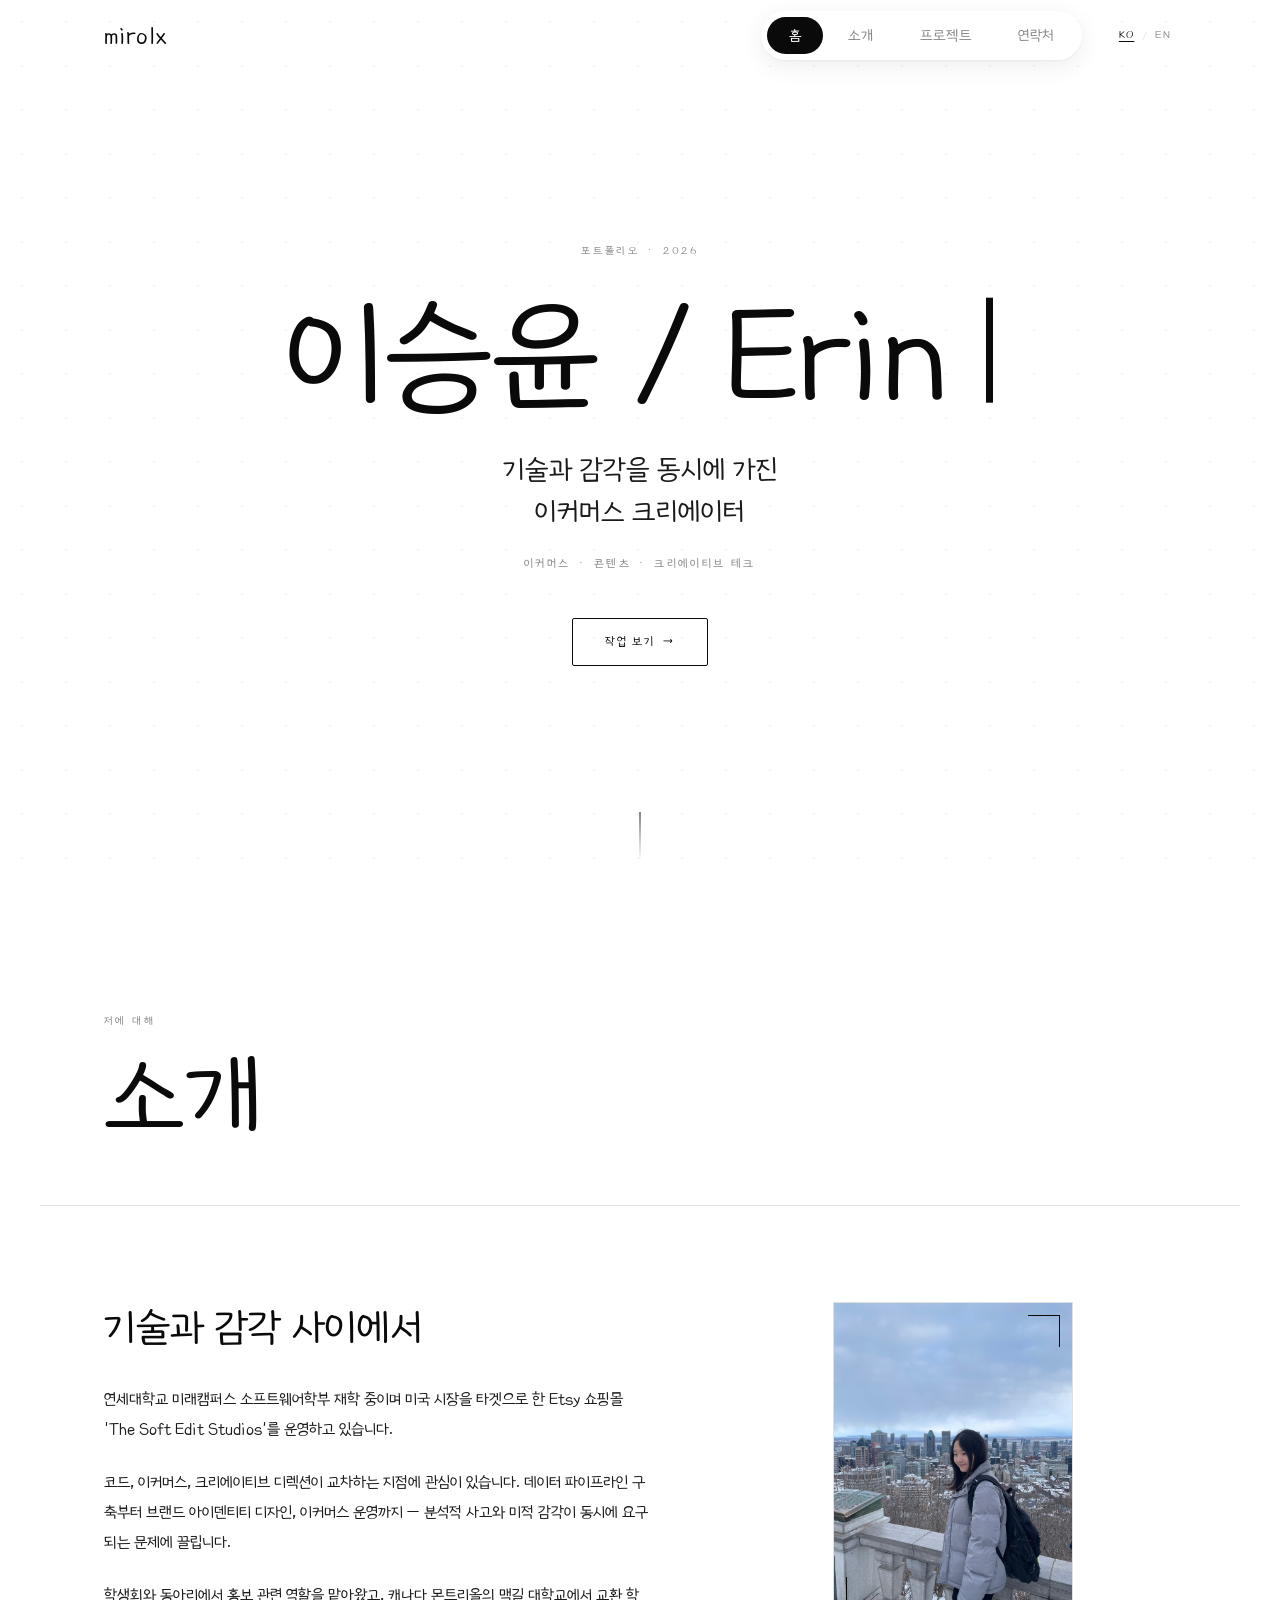
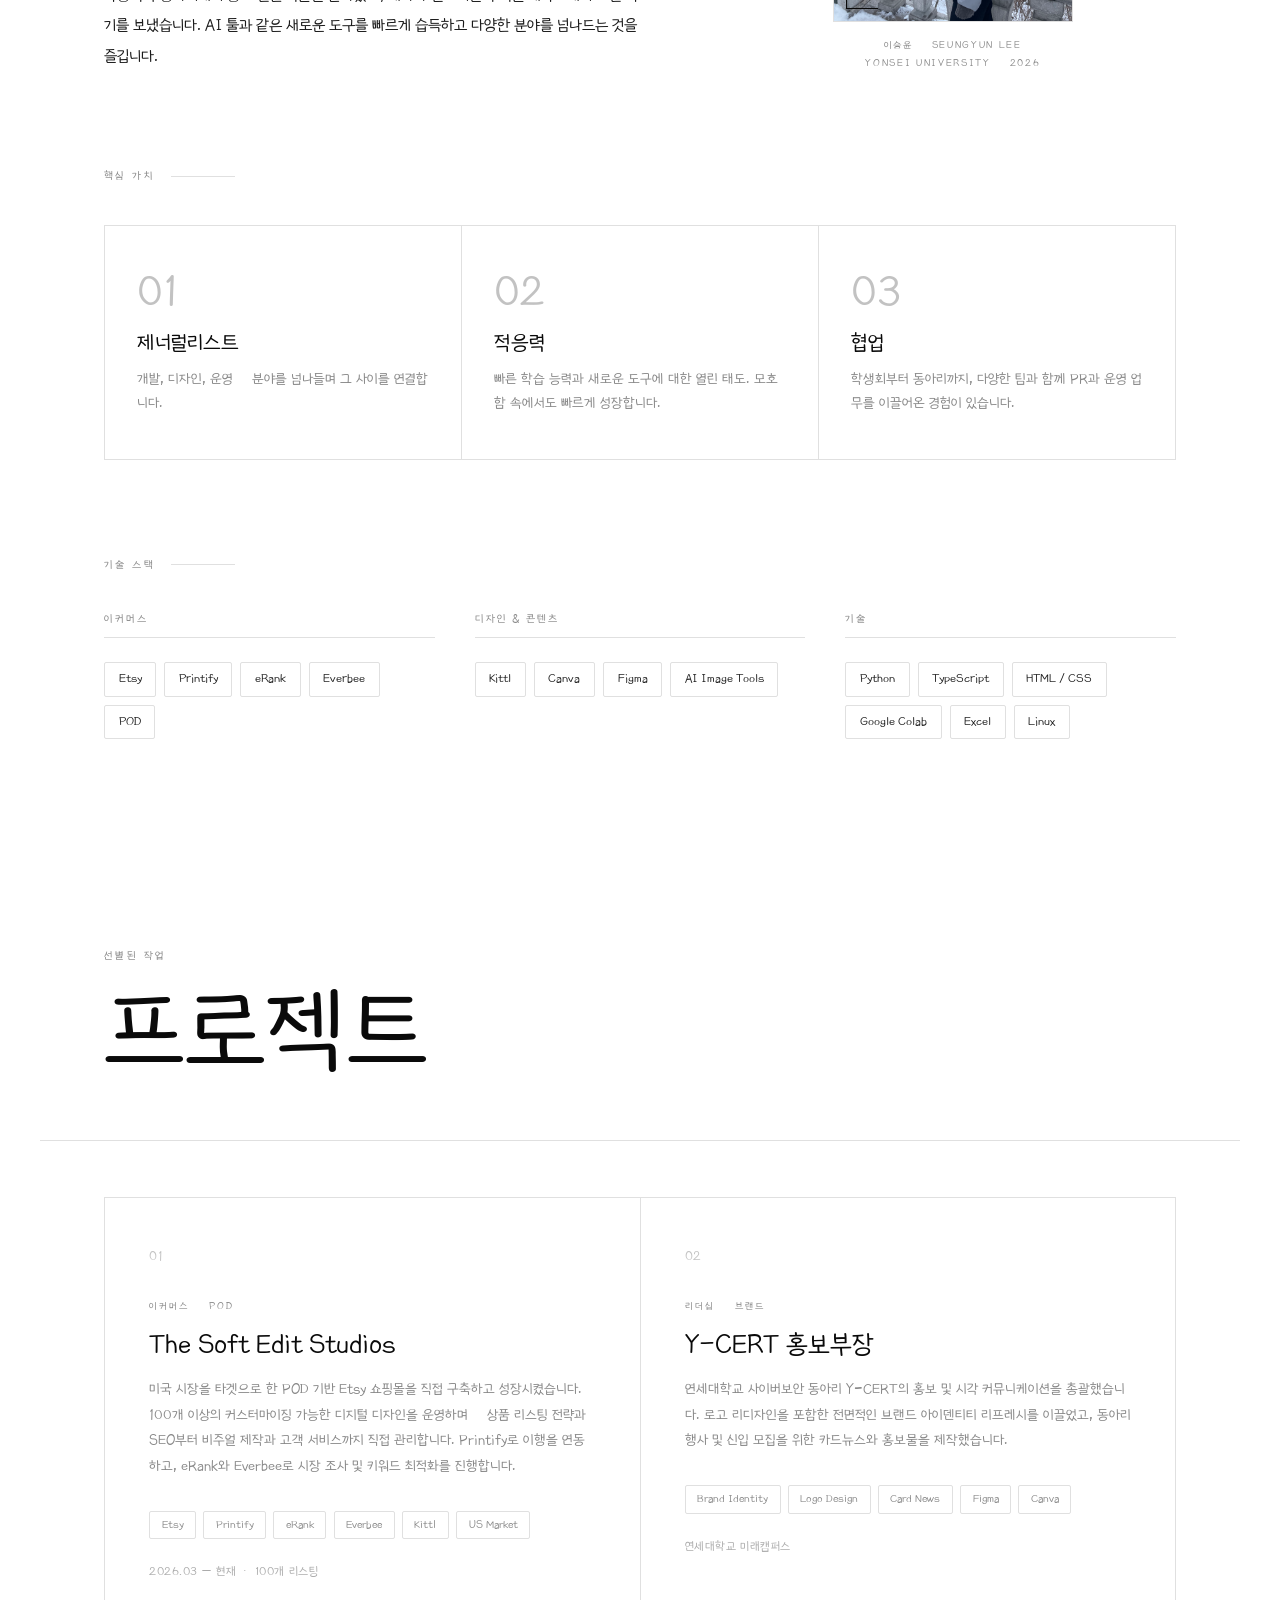
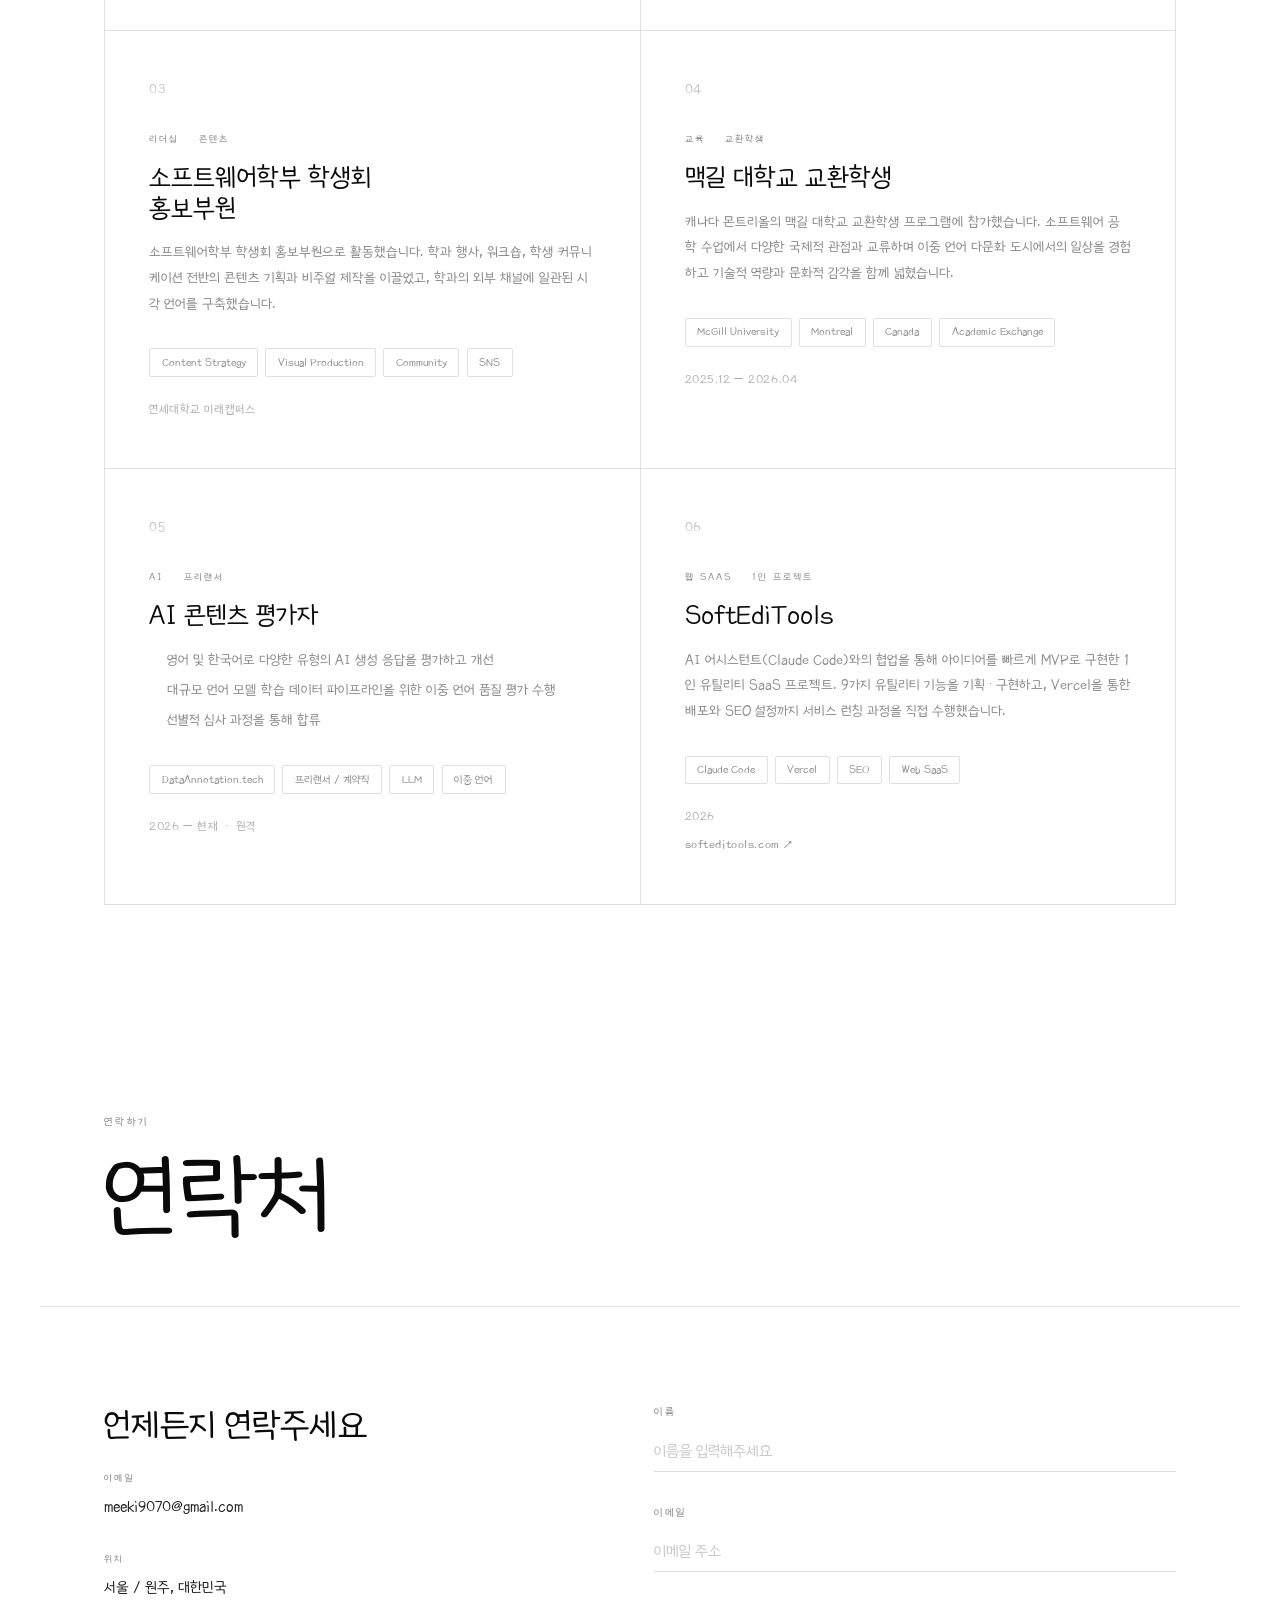
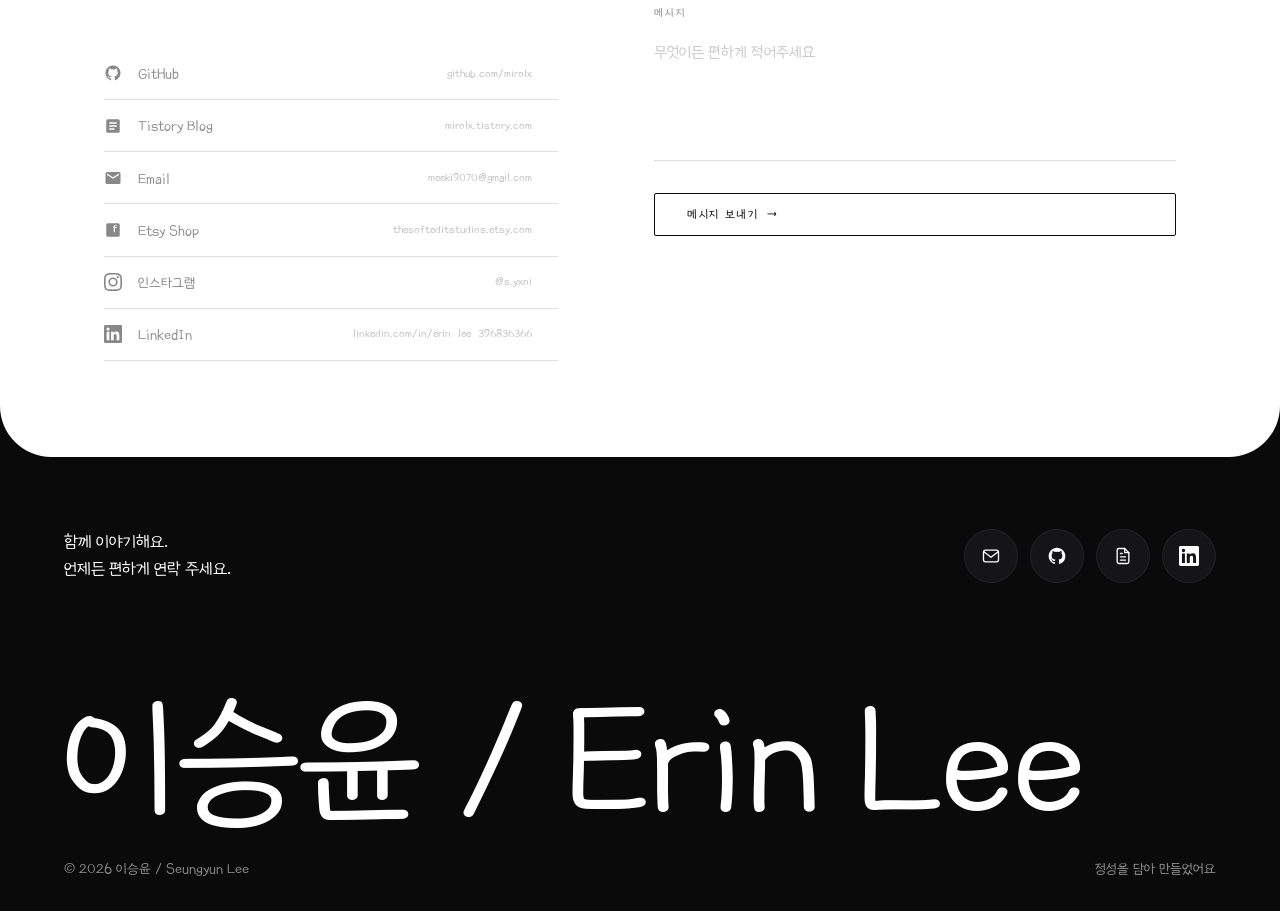
==== commit 772fa393: "Simplify SoftEdiTools card and correct student council PR title Remove Google AdSense approval claim" ====
--- a/index.html
+++ b/index.html
@@ -92,8 +92,8 @@
           <p data-ko="코드, 이커머스, 크리에이티브 디렉션이 교차하는 지점에 관심이 있습니다. 데이터 파이프라인 구축부터 브랜드 아이덴티티 디자인, 이커머스 운영까지 — 분석적 사고와 미적 감각이 동시에 요구되는 문제에 끌립니다."
              data-en="I'm drawn to problems that sit at the intersection of code, e-commerce, and creative direction — where analytical thinking and aesthetic sensibility are both required, from building data pipelines to brand identity design and e-commerce operations.">코드, 이커머스, 크리에이티브 디렉션이 교차하는 지점에 관심이 있습니다. 데이터 파이프라인 구축부터 브랜드 아이덴티티 디자인, 이커머스 운영까지 — 분석적 사고와 미적 감각이 동시에 요구되는 문제에 끌립니다.</p>
 
-          <p data-ko="학생회와 동아리에서 홍보부장 역할을 맡아왔고, 캐나다 몬트리올의 맥길 대학교에서 교환 학기를 보냈습니다. AI 툴과 같은 새로운 도구를 빠르게 습득하고 다양한 분야를 넘나드는 것을 즐깁니다."
-             data-en="I've led PR teams in student organizations and spent an exchange semester at McGill University in Montreal. I enjoy picking up new tools quickly and moving across disciplines.">학생회와 동아리에서 홍보부장 역할을 맡아왔고, 캐나다 몬트리올의 맥길 대학교에서 교환 학기를 보냈습니다. AI 툴과 같은 새로운 도구를 빠르게 습득하고 다양한 분야를 넘나드는 것을 즐깁니다.</p>
+          <p data-ko="학생회와 동아리에서 홍보 관련 역할을 맡아왔고, 캐나다 몬트리올의 맥길 대학교에서 교환 학기를 보냈습니다. AI 툴과 같은 새로운 도구를 빠르게 습득하고 다양한 분야를 넘나드는 것을 즐깁니다."
+             data-en="I've worked on PR teams in student organizations and spent an exchange semester at McGill University in Montreal. I enjoy picking up new tools quickly and moving across disciplines.">학생회와 동아리에서 홍보 관련 역할을 맡아왔고, 캐나다 몬트리올의 맥길 대학교에서 교환 학기를 보냈습니다. AI 툴과 같은 새로운 도구를 빠르게 습득하고 다양한 분야를 넘나드는 것을 즐깁니다.</p>
         </div>
 
         <div class="about-visual">
@@ -252,9 +252,9 @@
           <div class="project-cat"
                data-ko="리더십 · 콘텐츠"
                data-en="Leadership · Content">리더십 · 콘텐츠</div>
-          <h2 data-ko="소프트웨어학부 학생회<br>홍보부장" data-en="SW Student Council<br>PR Vice Director">소프트웨어학부 학생회<br>홍보부장</h2>
-          <p data-ko="소프트웨어학부 학생회 홍보부장으로 활동했습니다. 학과 행사, 워크숍, 학생 커뮤니케이션 전반의 콘텐츠 기획과 비주얼 제작을 이끌었고, 학과의 외부 채널에 일관된 시각 언어를 구축했습니다."
-             data-en="Served as Vice Director of Public Relations for the Software Engineering Student Council. Led content planning and visual production across academic events, workshops, and student communications — developing a consistent visual language for the department's public-facing channels.">소프트웨어학부 학생회 홍보부장으로 활동했습니다. 학과 행사, 워크숍, 학생 커뮤니케이션 전반의 콘텐츠 기획과 비주얼 제작을 이끌었고, 학과의 외부 채널에 일관된 시각 언어를 구축했습니다.</p>
+          <h2 data-ko="소프트웨어학부 학생회<br>홍보부원" data-en="SW Student Council<br>PR Team Member">소프트웨어학부 학생회<br>홍보부원</h2>
+          <p data-ko="소프트웨어학부 학생회 홍보부원으로 활동했습니다. 학과 행사, 워크숍, 학생 커뮤니케이션 전반의 콘텐츠 기획과 비주얼 제작을 이끌었고, 학과의 외부 채널에 일관된 시각 언어를 구축했습니다."
+             data-en="Served as a member of the Public Relations team for the Software Engineering Student Council. Led content planning and visual production across academic events, workshops, and student communications — developing a consistent visual language for the department's public-facing channels.">소프트웨어학부 학생회 홍보부원으로 활동했습니다. 학과 행사, 워크숍, 학생 커뮤니케이션 전반의 콘텐츠 기획과 비주얼 제작을 이끌었고, 학과의 외부 채널에 일관된 시각 언어를 구축했습니다.</p>
           <div class="project-meta">
             <span class="project-tag">Content Strategy</span>
             <span class="project-tag">Visual Production</span>
@@ -321,33 +321,12 @@
                data-ko="웹 SaaS · 1인 프로젝트"
                data-en="Web SaaS · Solo Project">웹 SaaS · 1인 프로젝트</div>
           <h2>SoftEdiTools</h2>
-          <p data-ko="AI 어시스턴트(Claude Code)와의 협업을 통해 아이디어를 빠르게 MVP로 구현한 1인 유틸리티 SaaS 프로젝트. 도메인 연결, SEO 설정, 구글 애드센스 승인까지 서비스 런칭의 전 사이클을 직접 수행했습니다."
-             data-en="A solo-built utility SaaS web app developed in collaboration with AI (Claude Code), covering the full cycle from idea to launch — MVP build, custom domain deployment, SEO setup, and Google AdSense approval.">AI 어시스턴트(Claude Code)와의 협업을 통해 아이디어를 빠르게 MVP로 구현한 1인 유틸리티 SaaS 프로젝트. 도메인 연결, SEO 설정, 구글 애드센스 승인까지 서비스 런칭의 전 사이클을 직접 수행했습니다.</p>
-          <div class="project-section-label"
-               data-ko="주요 수행 내용"
-               data-en="Key Contributions">주요 수행 내용</div>
-          <ul class="project-bullets">
-            <li data-ko="9가지 유틸리티 기능을 기획하고, Claude Code와의 프롬프트 기반 협업으로 UI 및 핵심 기능을 빠르게 구현"
-                data-en="Defined and scoped 9 utility features, then rapidly implemented the full UI and functionality through AI-assisted, prompt-driven development">9가지 유틸리티 기능을 기획하고, Claude Code와의 프롬프트 기반 협업으로 UI 및 핵심 기능을 빠르게 구현</li>
-            <li data-ko="Vercel을 활용한 웹 호스팅 및 독립 도메인 라우팅 구성"
-                data-en="Configured web hosting and custom domain routing via Vercel">Vercel을 활용한 웹 호스팅 및 독립 도메인 라우팅 구성</li>
-            <li data-ko="Google Search Console을 통한 사이트맵 인덱싱 및 Google AdSense 심사 승인을 통해 초기 광고 수익화 구조 구축"
-                data-en="Submitted and indexed a sitemap via Google Search Console; obtained Google AdSense approval to establish an initial ad monetization structure">Google Search Console을 통한 사이트맵 인덱싱 및 Google AdSense 심사 승인을 통해 초기 광고 수익화 구조 구축</li>
-          </ul>
-          <div class="project-section-label"
-               data-ko="배운 점"
-               data-en="What I Learned">배운 점</div>
-          <ul class="project-bullets">
-            <li data-ko="AI 툴을 레버리지하여 개발 리소스를 최소화하고 기획을 빠르게 실행하는 방법"
-                data-en="How to leverage AI tooling to minimize development overhead and move quickly from planning to execution">AI 툴을 레버리지하여 개발 리소스를 최소화하고 기획을 빠르게 실행하는 방법</li>
-            <li data-ko="웹 서비스의 검색 노출(SEO)부터 수익화까지의 흐름을 직접 경험하며 이해"
-                data-en="End-to-end understanding of how a web service gets discovered (SEO) and monetized">웹 서비스의 검색 노출(SEO)부터 수익화까지의 흐름을 직접 경험하며 이해</li>
-          </ul>
+          <p data-ko="AI 어시스턴트(Claude Code)와의 협업을 통해 아이디어를 빠르게 MVP로 구현한 1인 유틸리티 SaaS 프로젝트. 9가지 유틸리티 기능을 기획·구현하고, Vercel을 통한 배포와 SEO 설정까지 서비스 런칭 과정을 직접 수행했습니다."
+             data-en="A solo-built utility SaaS web app developed in collaboration with AI (Claude Code). Planned and implemented 9 utility features, and handled deployment via Vercel and SEO setup end to end.">AI 어시스턴트(Claude Code)와의 협업을 통해 아이디어를 빠르게 MVP로 구현한 1인 유틸리티 SaaS 프로젝트. 9가지 유틸리티 기능을 기획·구현하고, Vercel을 통한 배포와 SEO 설정까지 서비스 런칭 과정을 직접 수행했습니다.</p>
           <div class="project-meta">
             <span class="project-tag">Claude Code</span>
             <span class="project-tag">Vercel</span>
             <span class="project-tag">SEO</span>
-            <span class="project-tag">Google AdSense</span>
             <span class="project-tag">Web SaaS</span>
           </div>
           <div class="project-date">2026</div>
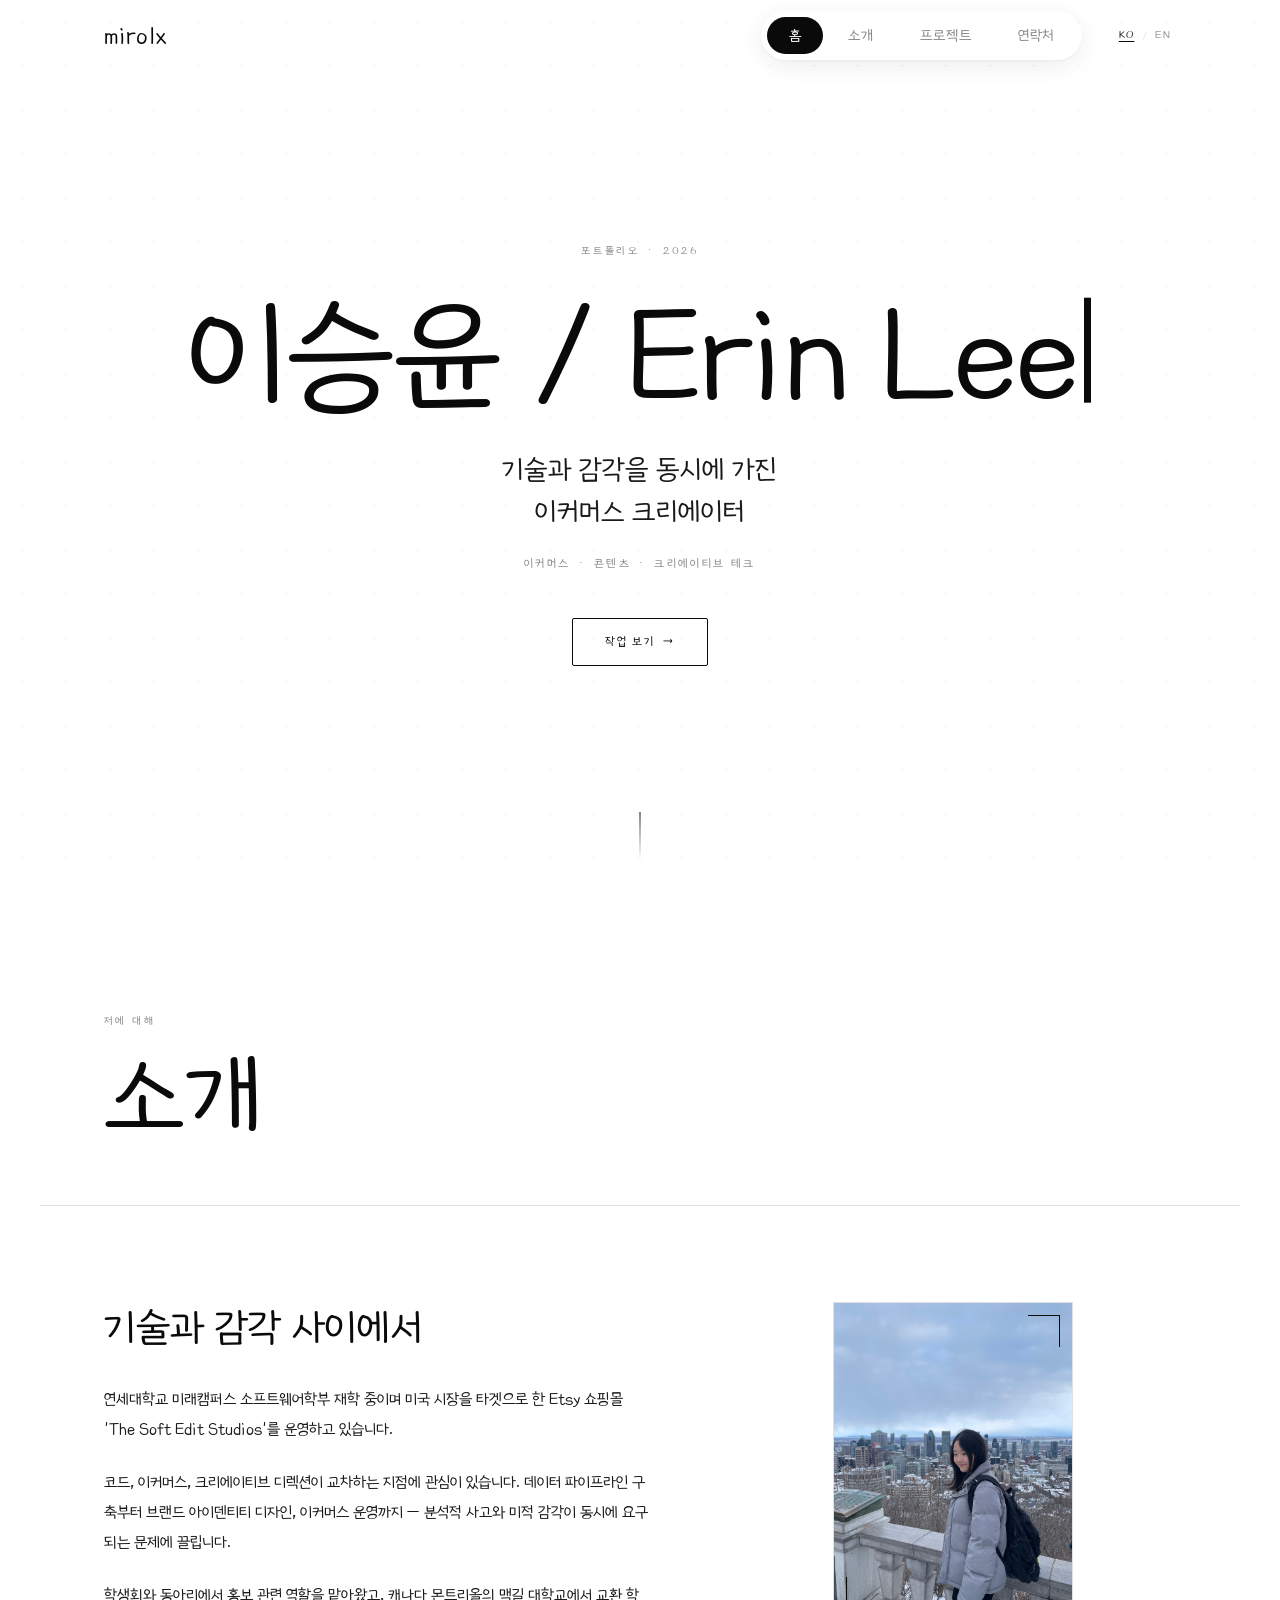
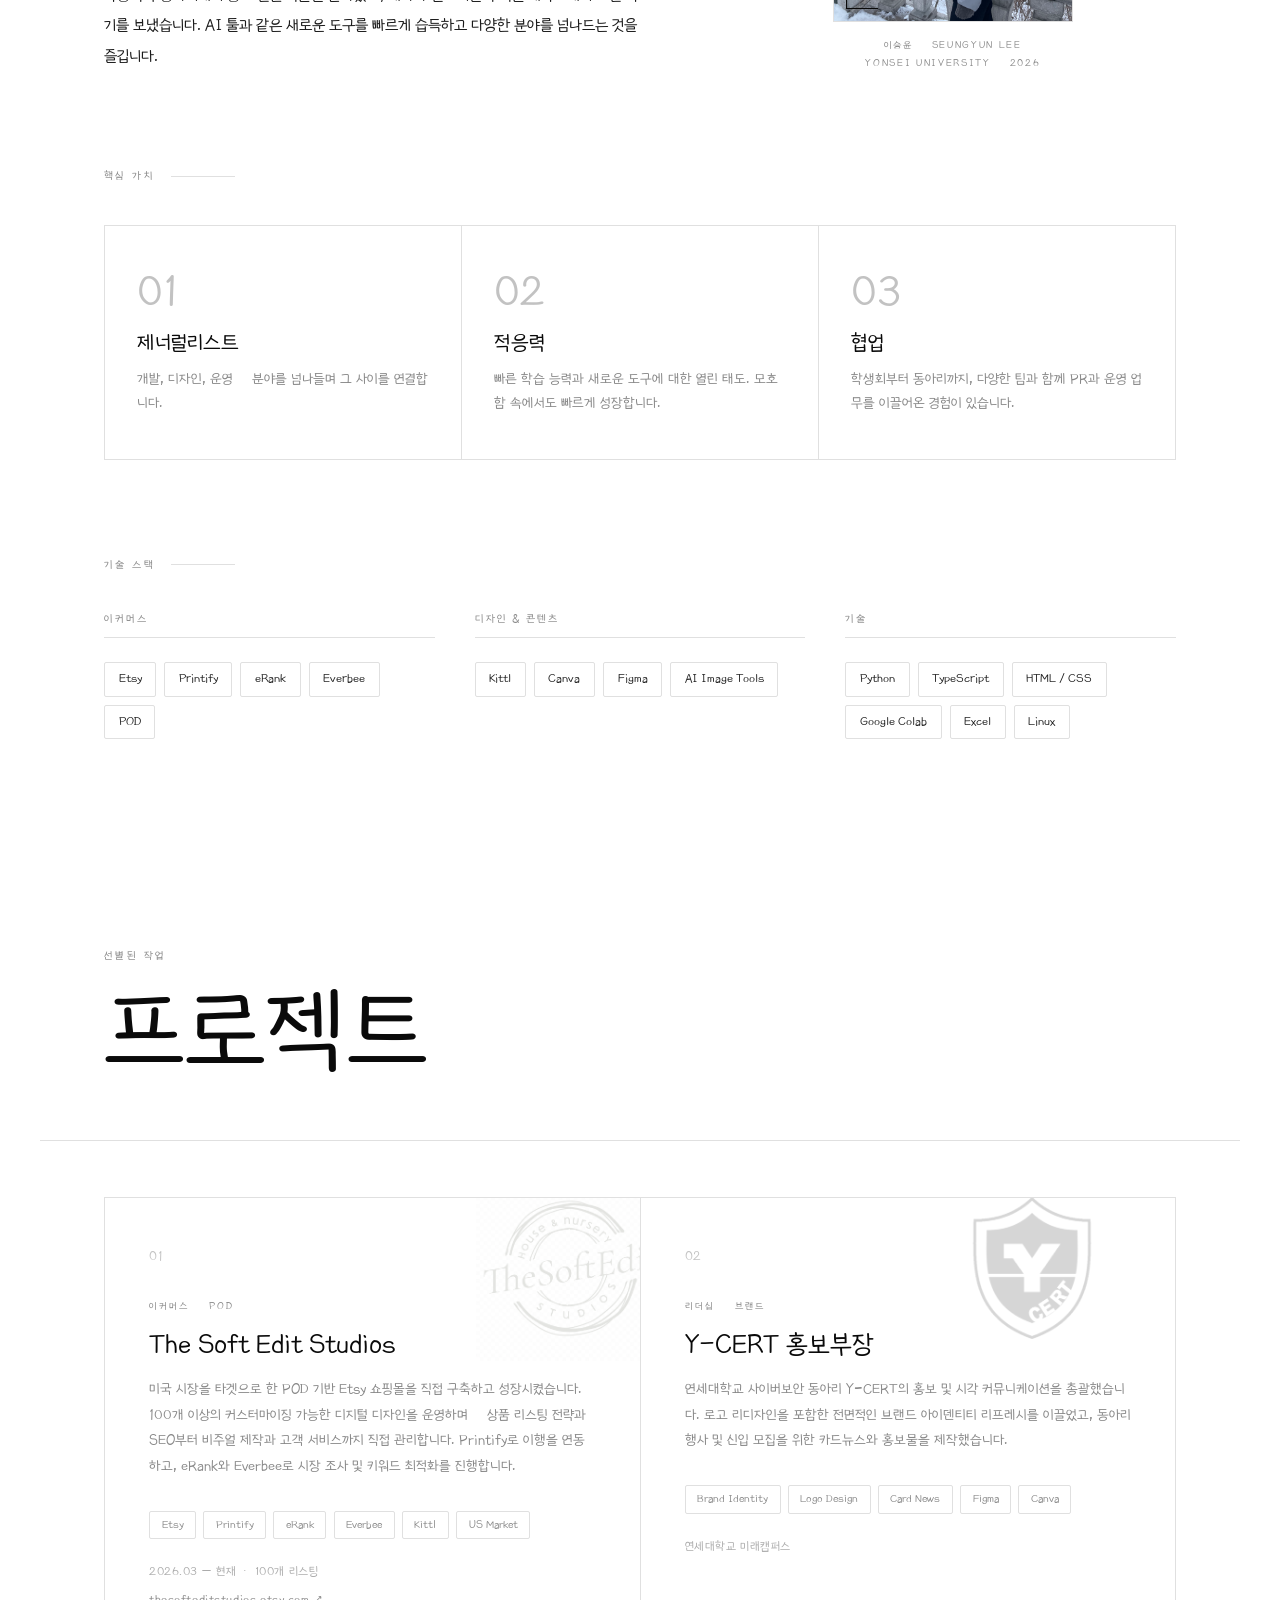
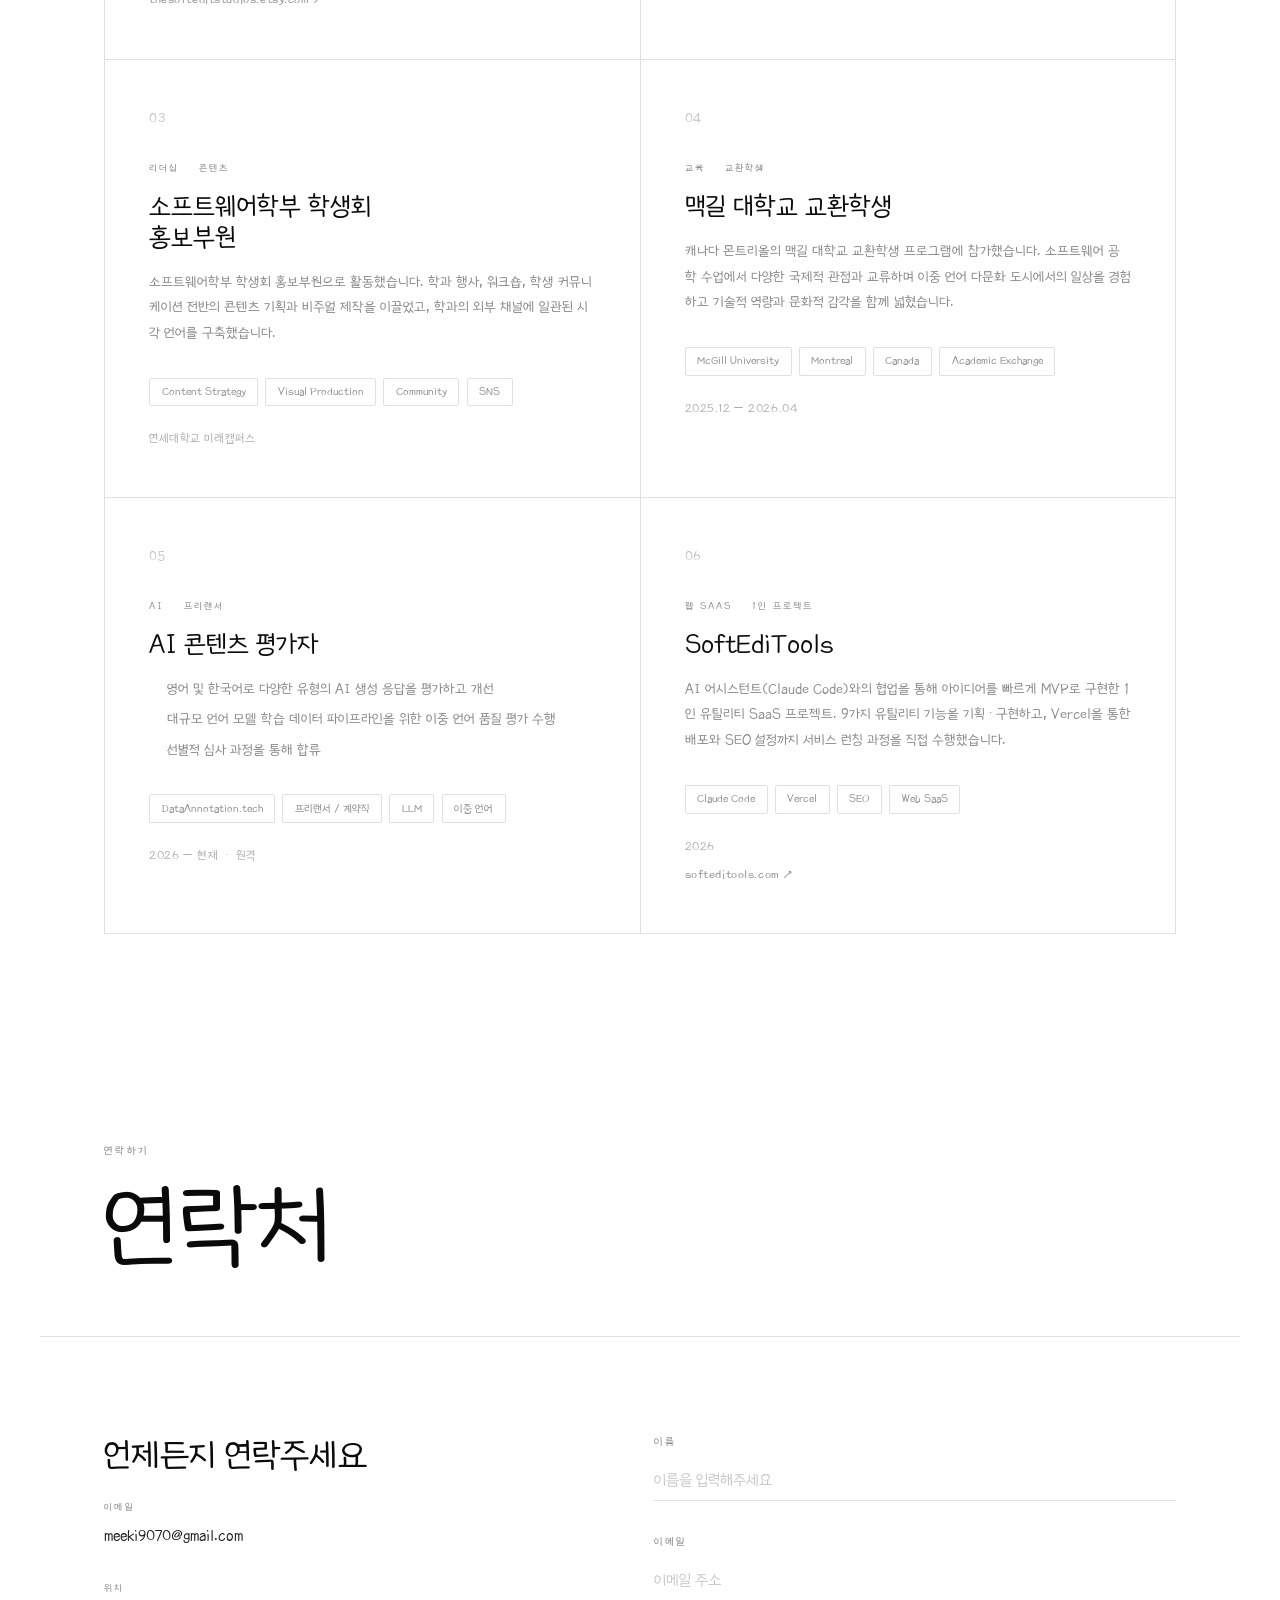
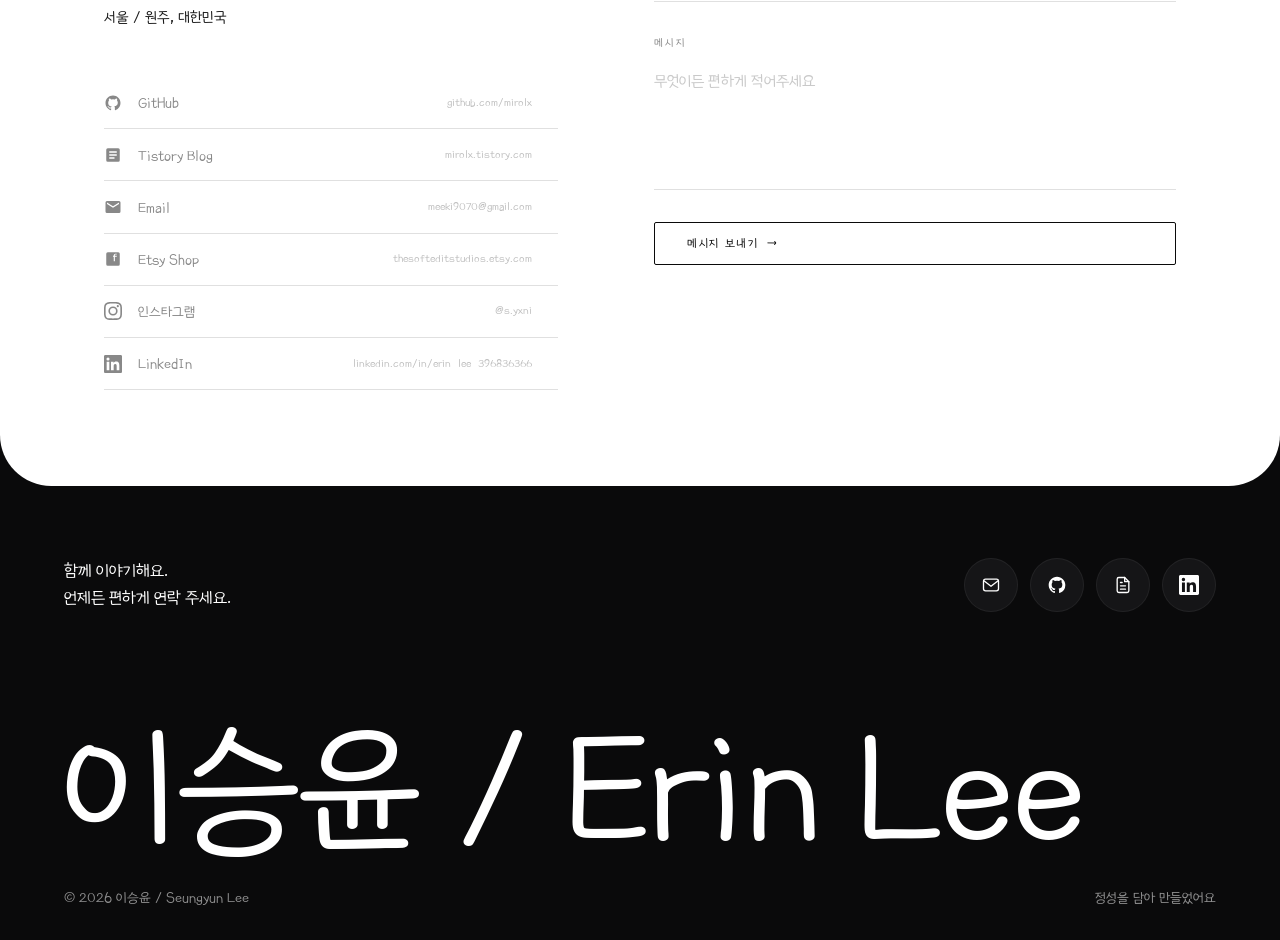
==== commit fe87ebf2: "Add project card logo watermarks and Etsy shop link Overlay faint brand logos on the Y-CERT and Soft" ====
--- a/index.html
+++ b/index.html
@@ -205,6 +205,7 @@
 
         <!-- Card 01 -->
         <article class="project-card reveal">
+          <img src="pic/softedit-studios-logo.webp" alt="" class="project-card-watermark project-card-watermark--square">
           <div class="project-num">01</div>
           <div class="project-cat"
                data-ko="이커머스 · POD"
@@ -223,10 +224,12 @@
           <div class="project-date"
                data-ko="2026.03 — 현재 · 100개 리스팅"
                data-en="2026.03 — Present · 100 Listings">2026.03 — 현재 · 100개 리스팅</div>
+          <a href="https://thesofteditstudios.etsy.com" class="project-url" target="_blank" rel="noopener noreferrer">thesofteditstudios.etsy.com ↗</a>
         </article>
 
         <!-- Card 02 -->
         <article class="project-card reveal">
+          <img src="pic/ycert-logo.jpg" alt="" class="project-card-watermark">
           <div class="project-num">02</div>
           <div class="project-cat"
                data-ko="리더십 · 브랜드"
--- a/css/style.css
+++ b/css/style.css
@@ -543,6 +543,7 @@
   padding: 3rem 2.75rem;
   position: relative;
   overflow: hidden;
+  isolation: isolate;
   transition: background var(--t-base);
 }
 .project-card::before {
@@ -553,6 +554,18 @@
   background: var(--accent);
   transition: height 0.5s ease;
 }
+.project-card-watermark {
+  position: absolute;
+  top: -1.5rem;
+  right: -1.5rem;
+  width: 62.5%;
+  height: auto;
+  z-index: -1;
+  opacity: 0.16;
+  mix-blend-mode: multiply;
+  pointer-events: none;
+}
+.project-card-watermark--square { width: 35%; }
 .project-card:hover { background: var(--bg-card); }
 .project-card:hover::before { height: 100%; }
 
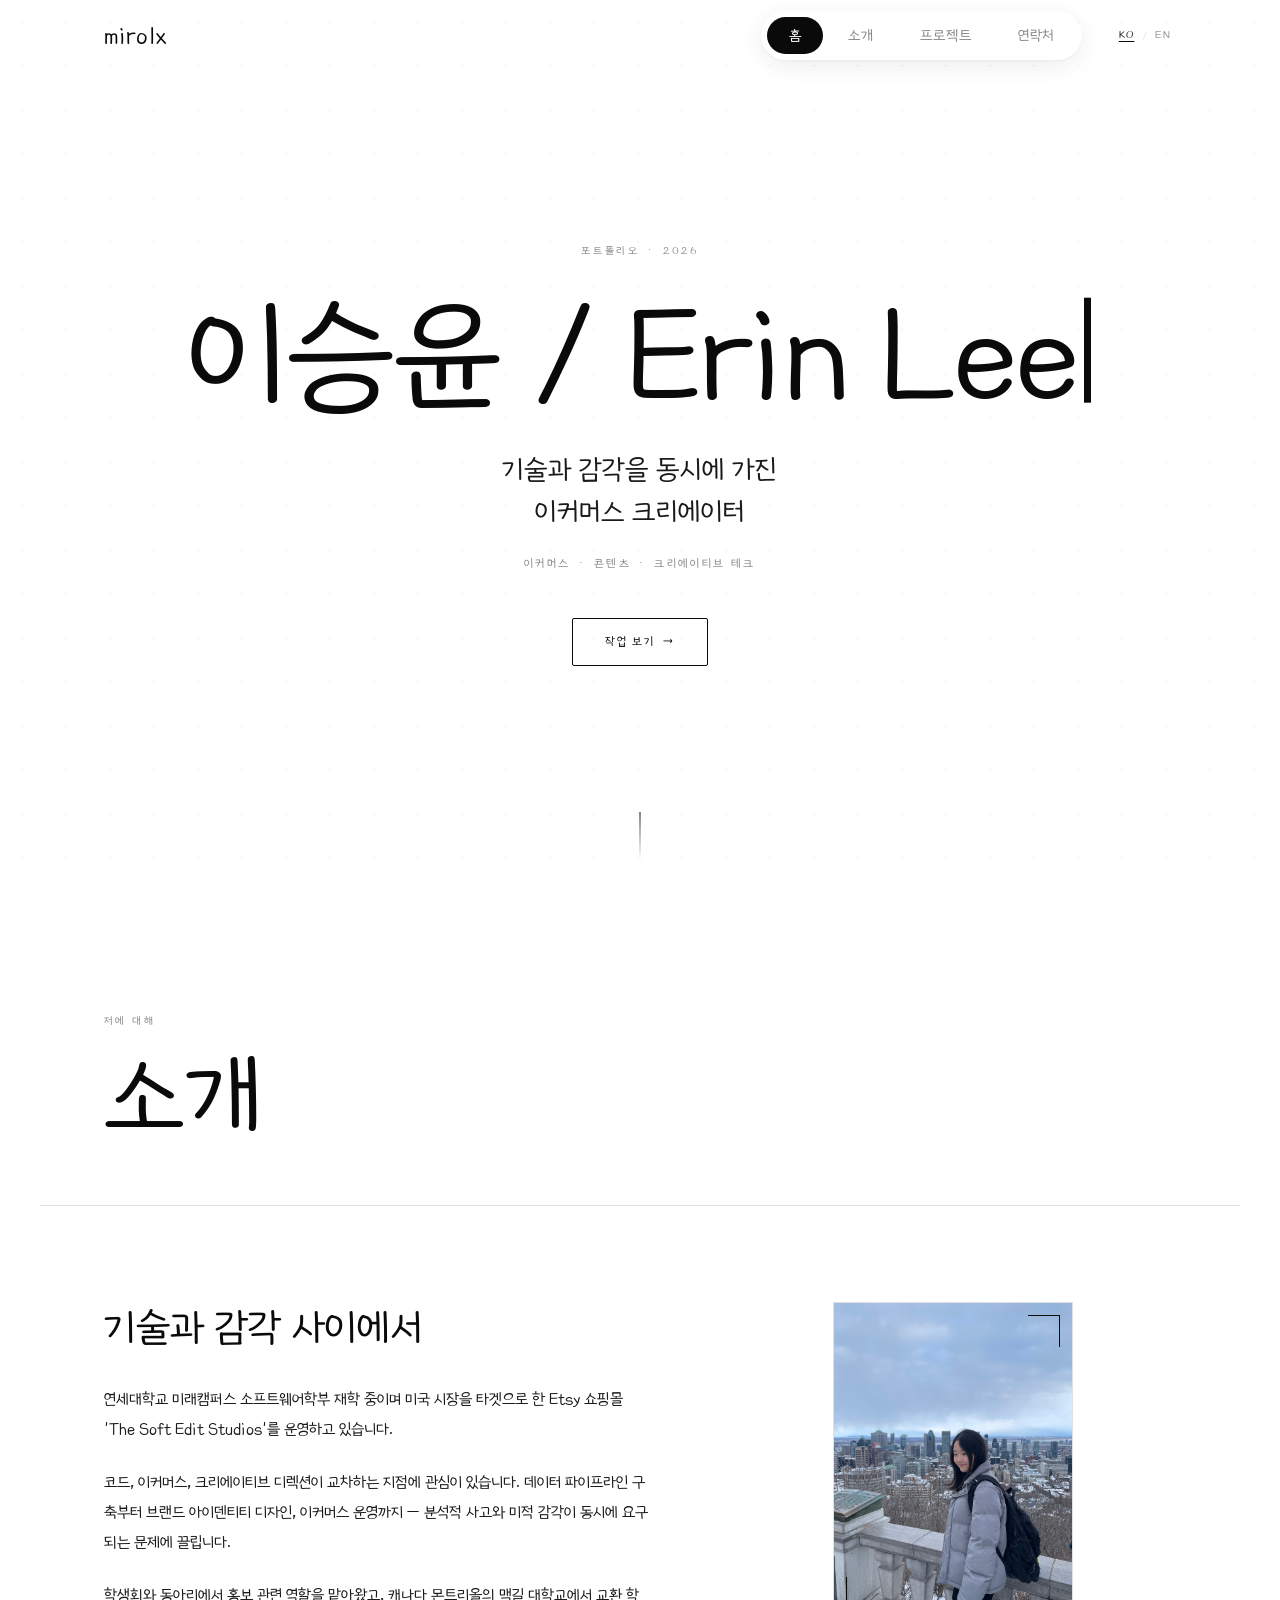
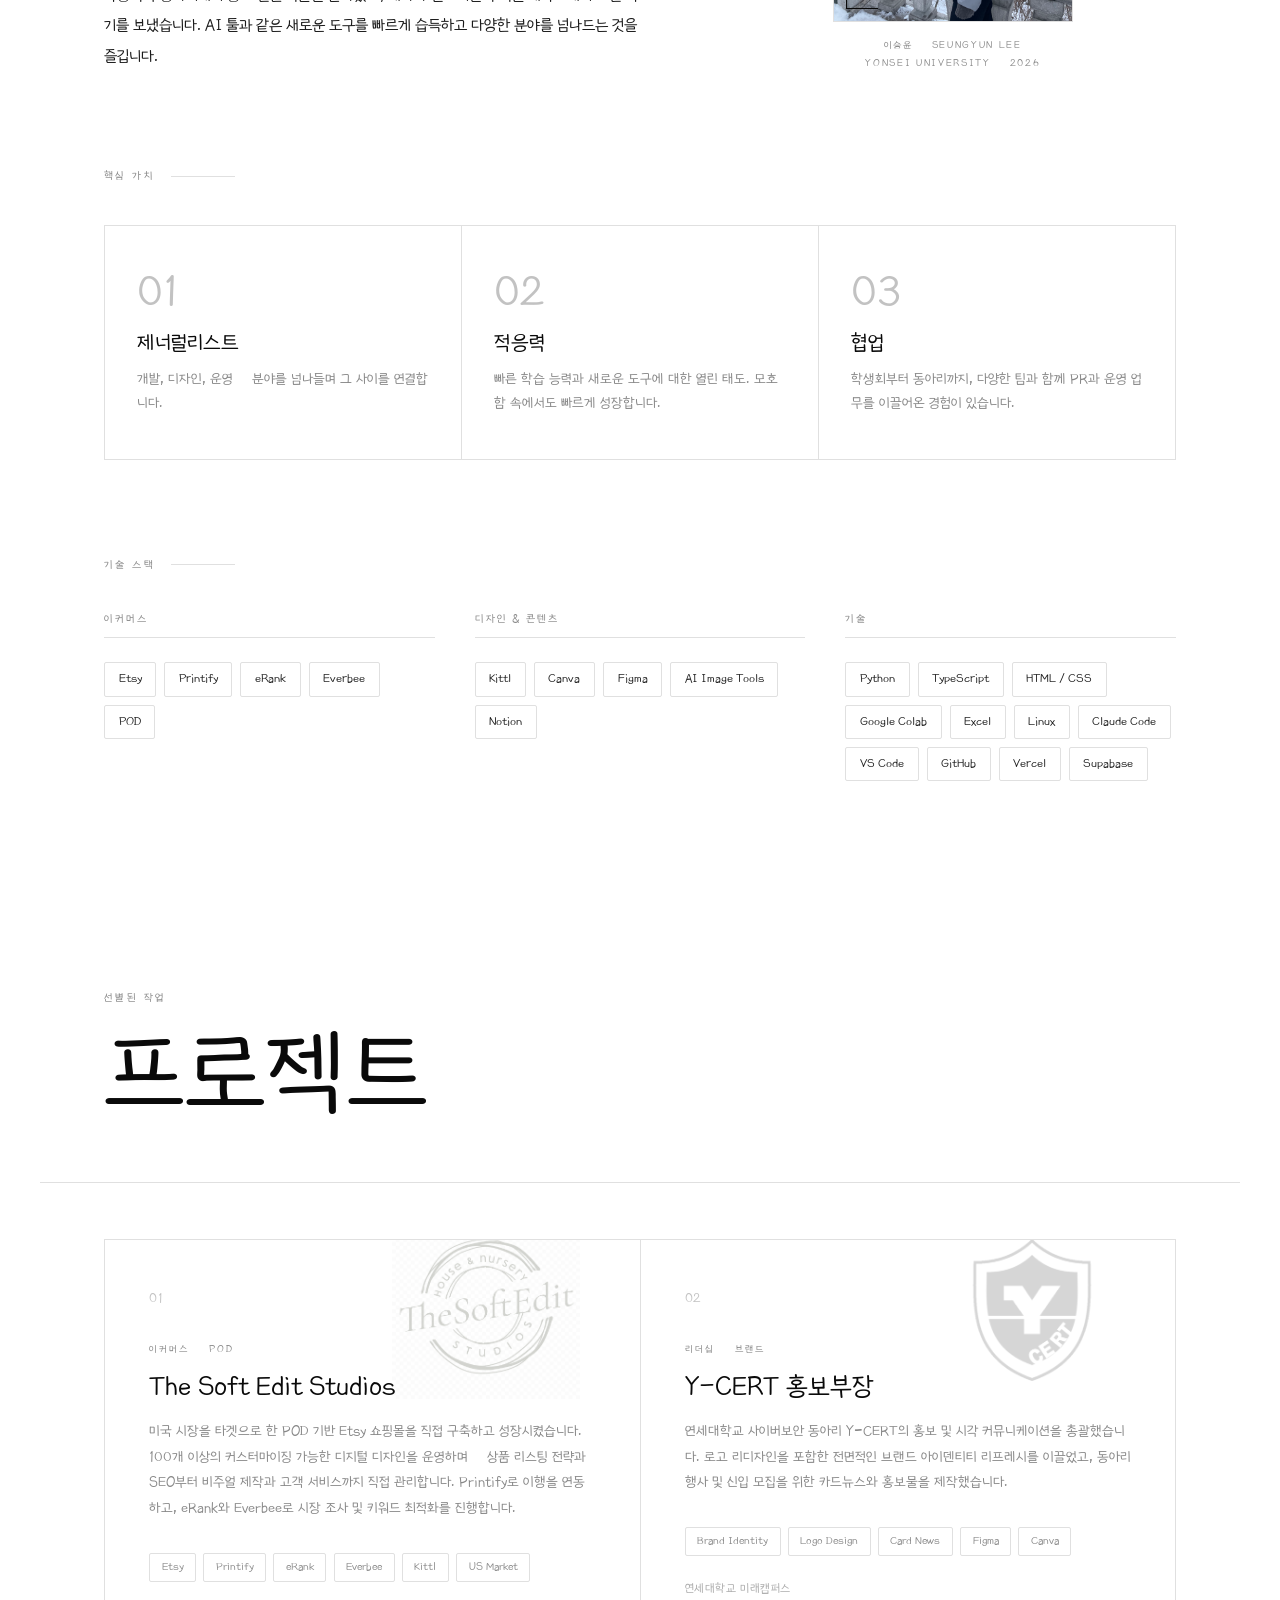
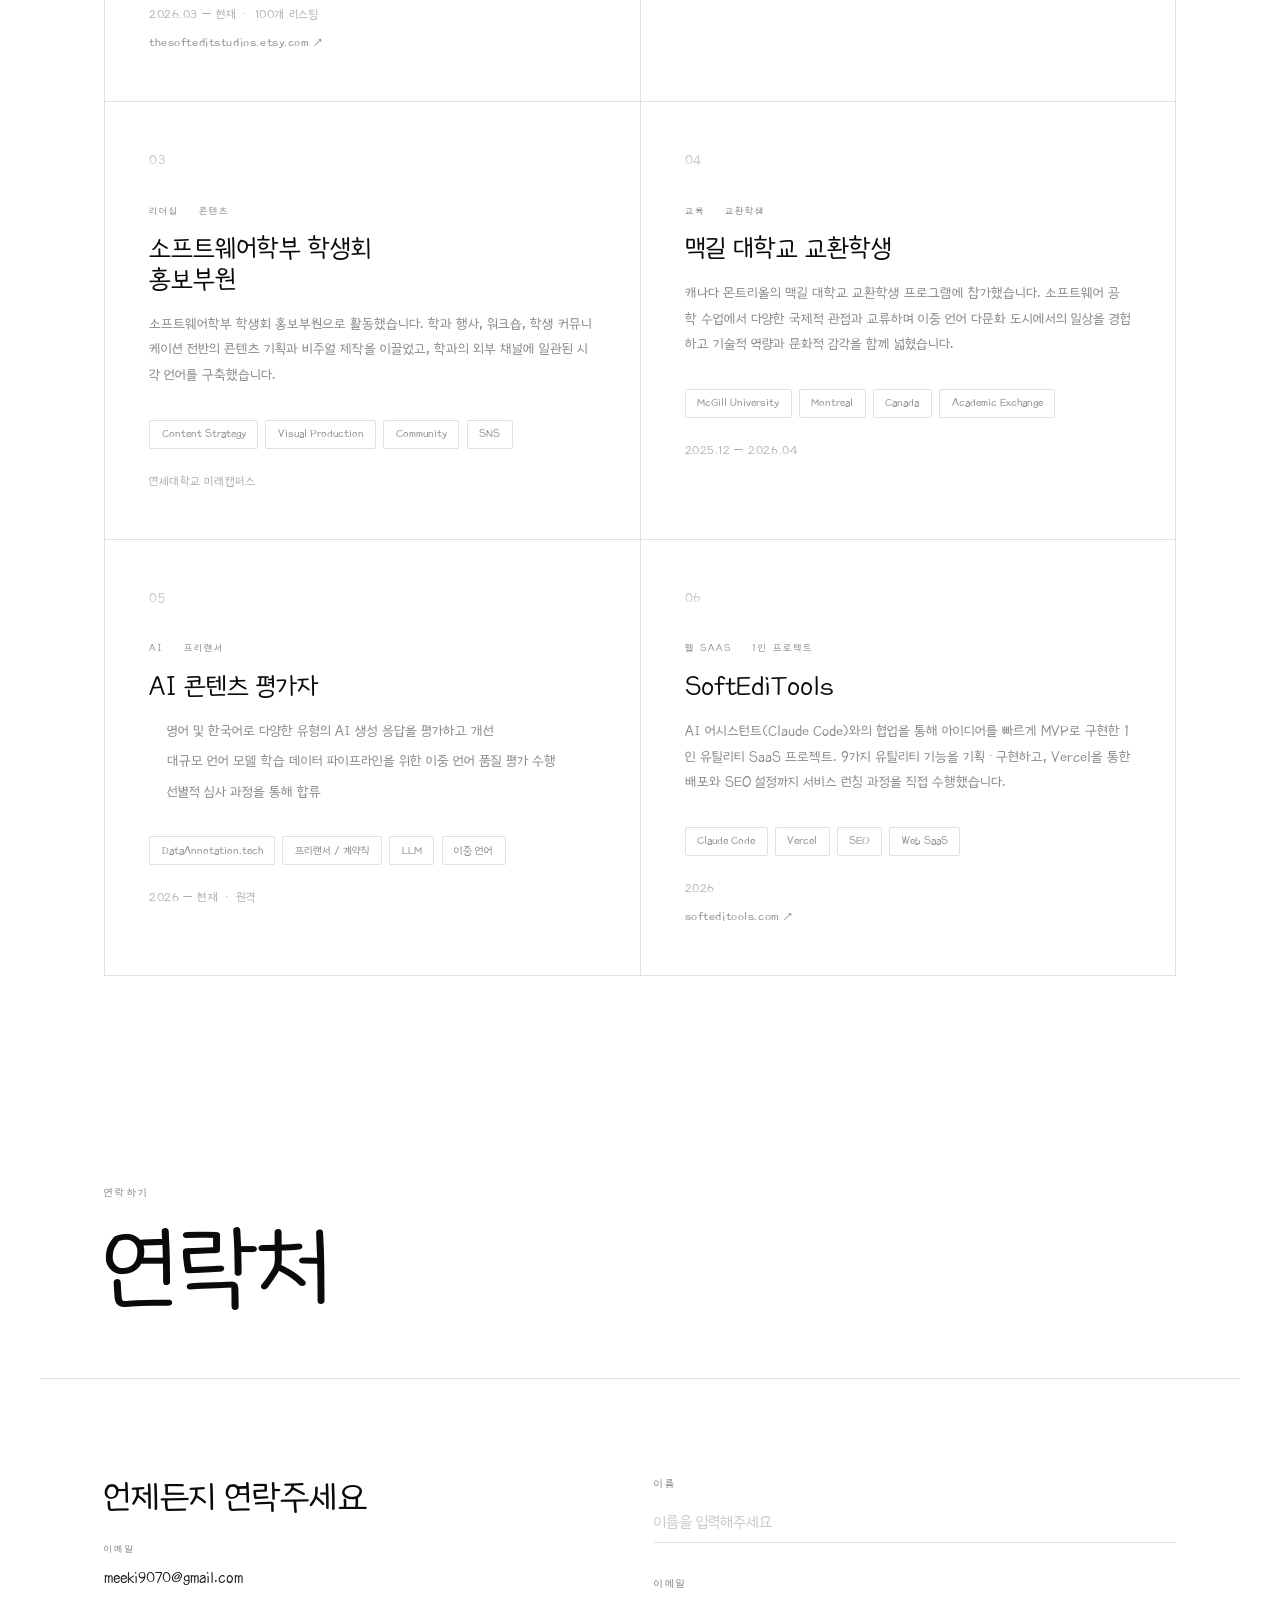
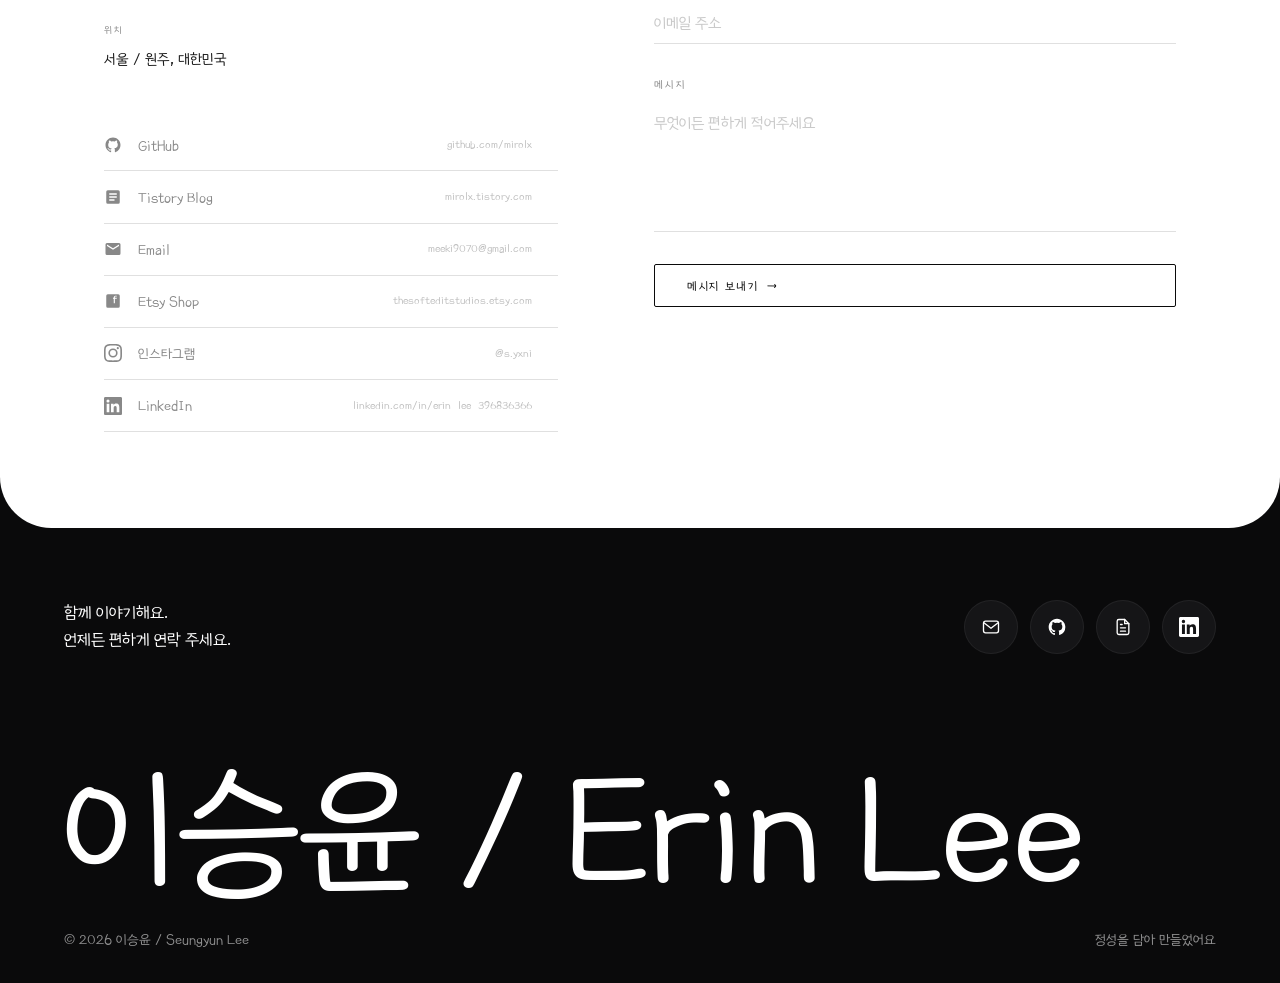
==== commit 2df65931: "Add dev tools and Notion to skills section Co-Authored-By: Claude Sonnet 5 <noreply@anthropic.com>" ====
--- a/index.html
+++ b/index.html
@@ -168,6 +168,7 @@
             <span class="skill-tag">Canva</span>
             <span class="skill-tag">Figma</span>
             <span class="skill-tag">AI Image Tools</span>
+            <span class="skill-tag">Notion</span>
           </div>
         </div>
 
@@ -180,6 +181,11 @@
             <span class="skill-tag">Google Colab</span>
             <span class="skill-tag">Excel</span>
             <span class="skill-tag">Linux</span>
+            <span class="skill-tag">Claude Code</span>
+            <span class="skill-tag">VS Code</span>
+            <span class="skill-tag">GitHub</span>
+            <span class="skill-tag">Vercel</span>
+            <span class="skill-tag">Supabase</span>
           </div>
         </div>
 
--- a/css/style.css
+++ b/css/style.css
@@ -565,7 +565,12 @@
   mix-blend-mode: multiply;
   pointer-events: none;
 }
-.project-card-watermark--square { width: 35%; }
+.project-card-watermark--square {
+  width: 35%;
+  top: -1.75rem;
+  right: 3.75rem;
+  opacity: 0.26;
+}
 .project-card:hover { background: var(--bg-card); }
 .project-card:hover::before { height: 100%; }
 
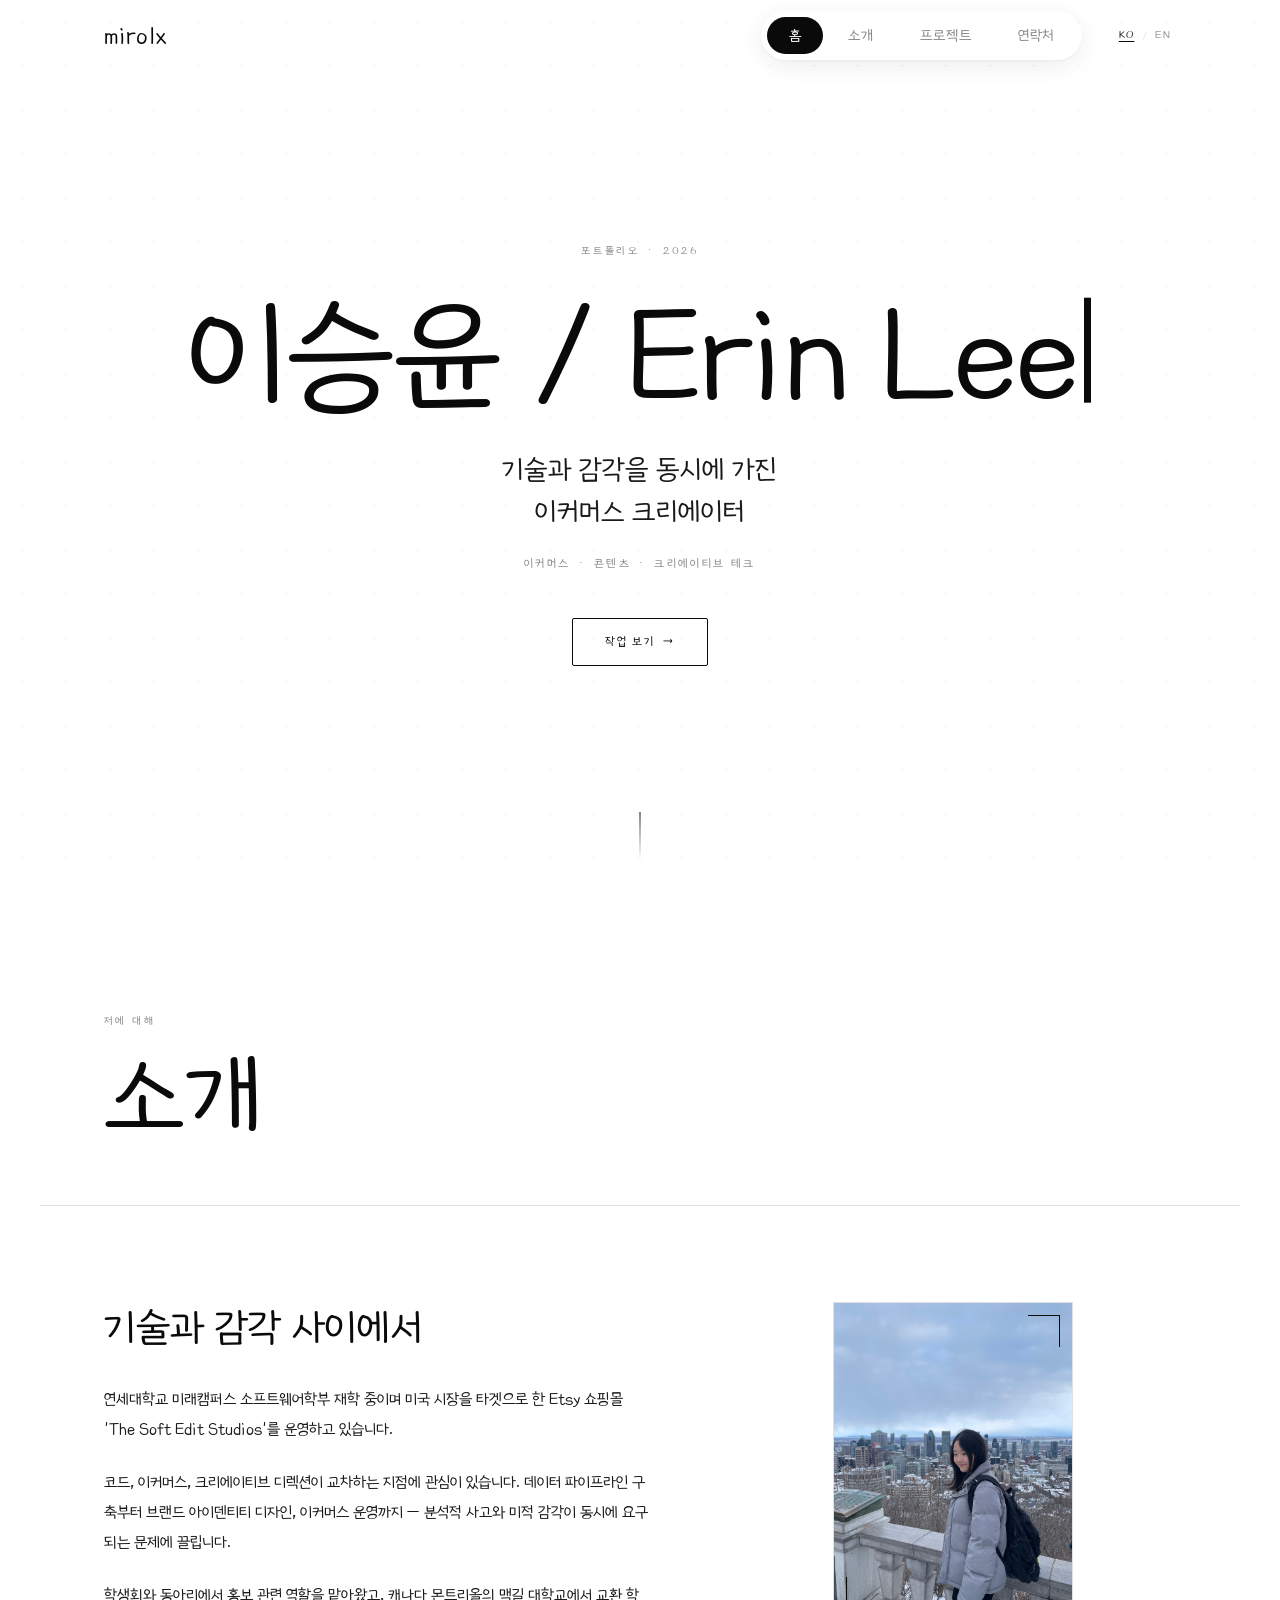
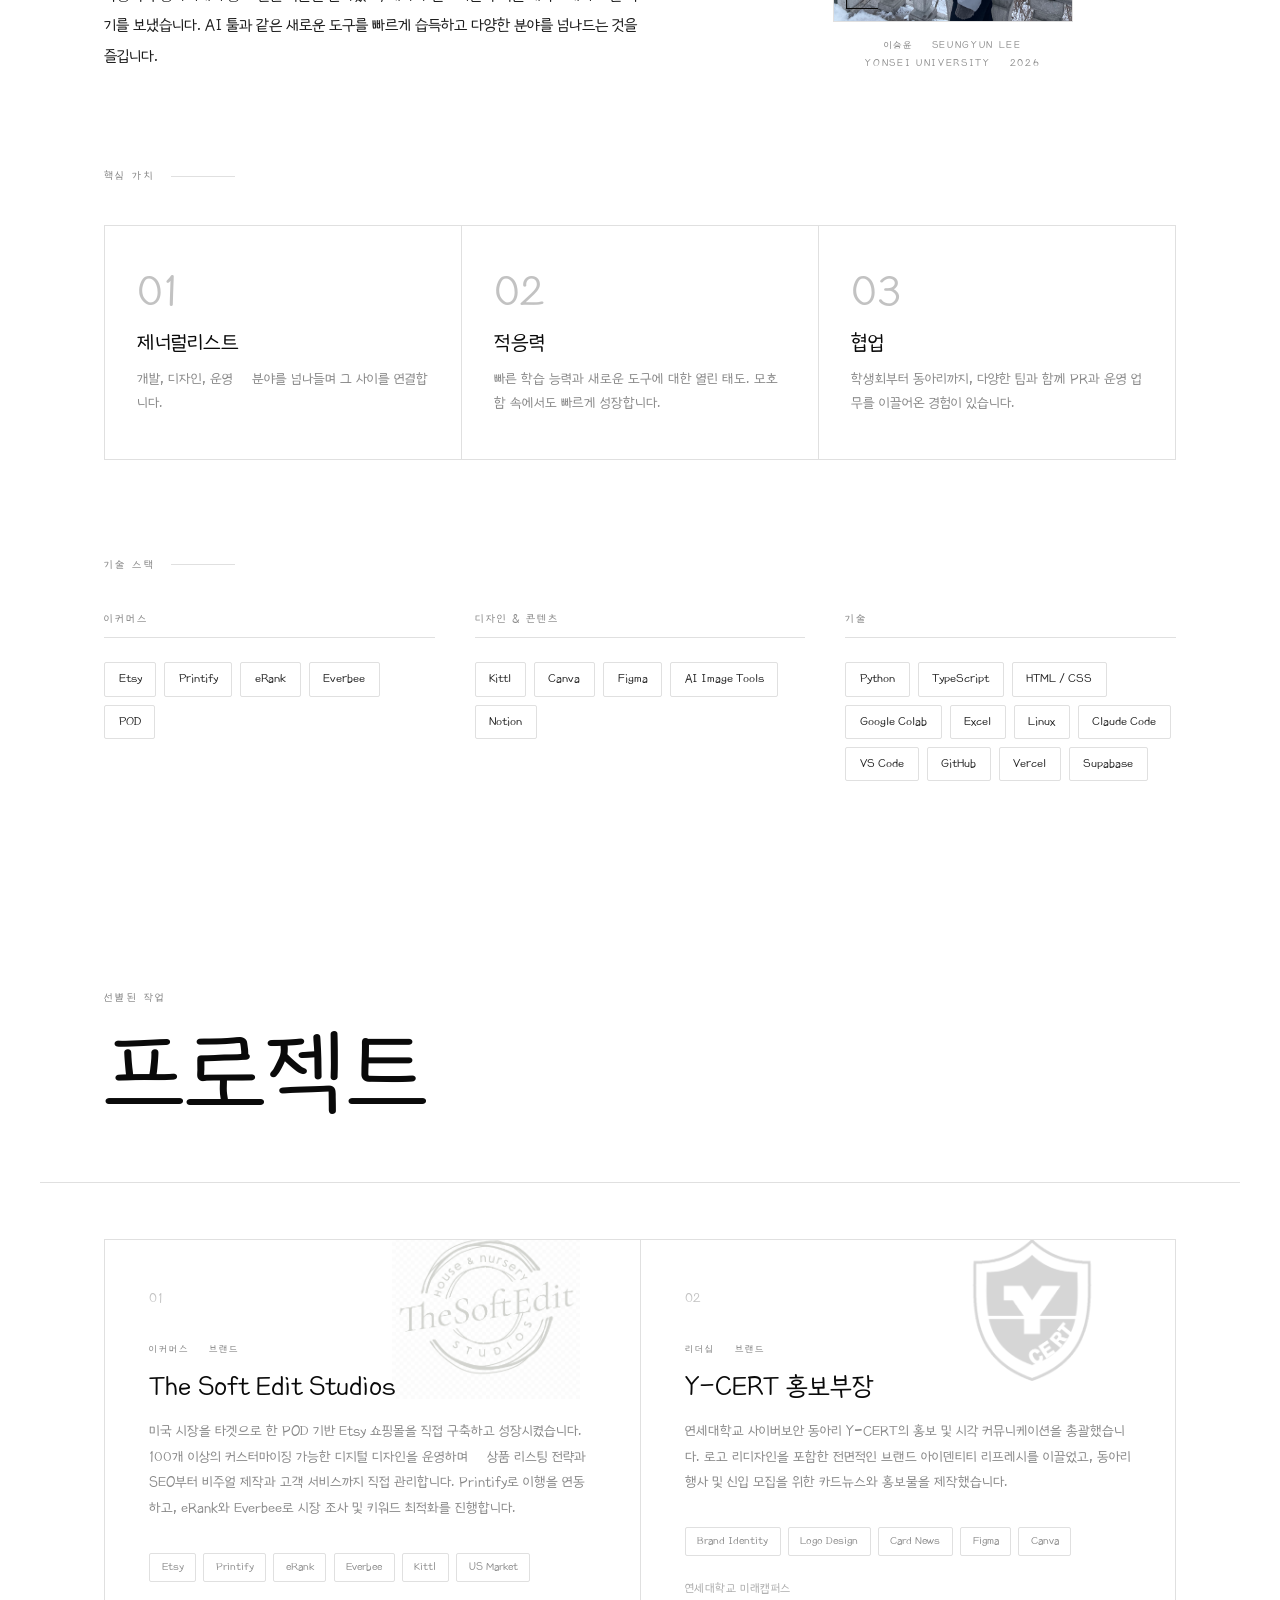
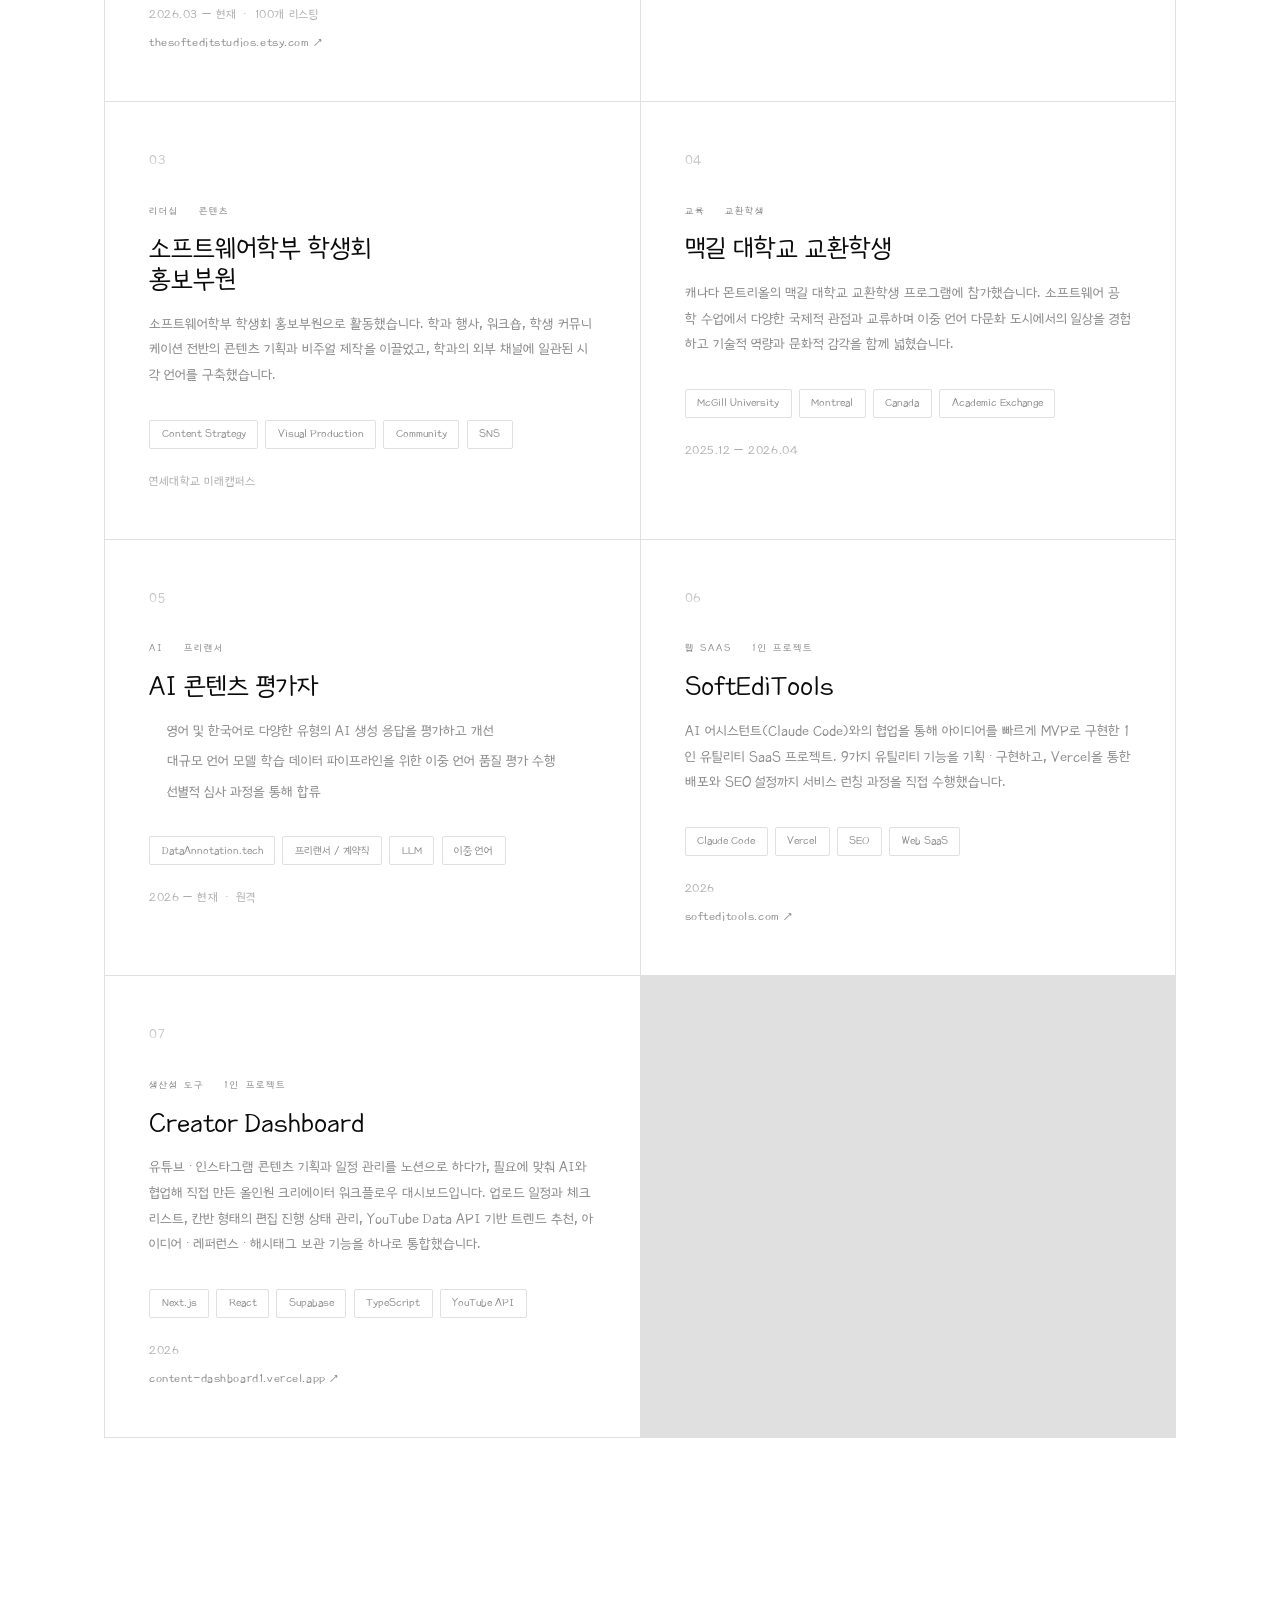
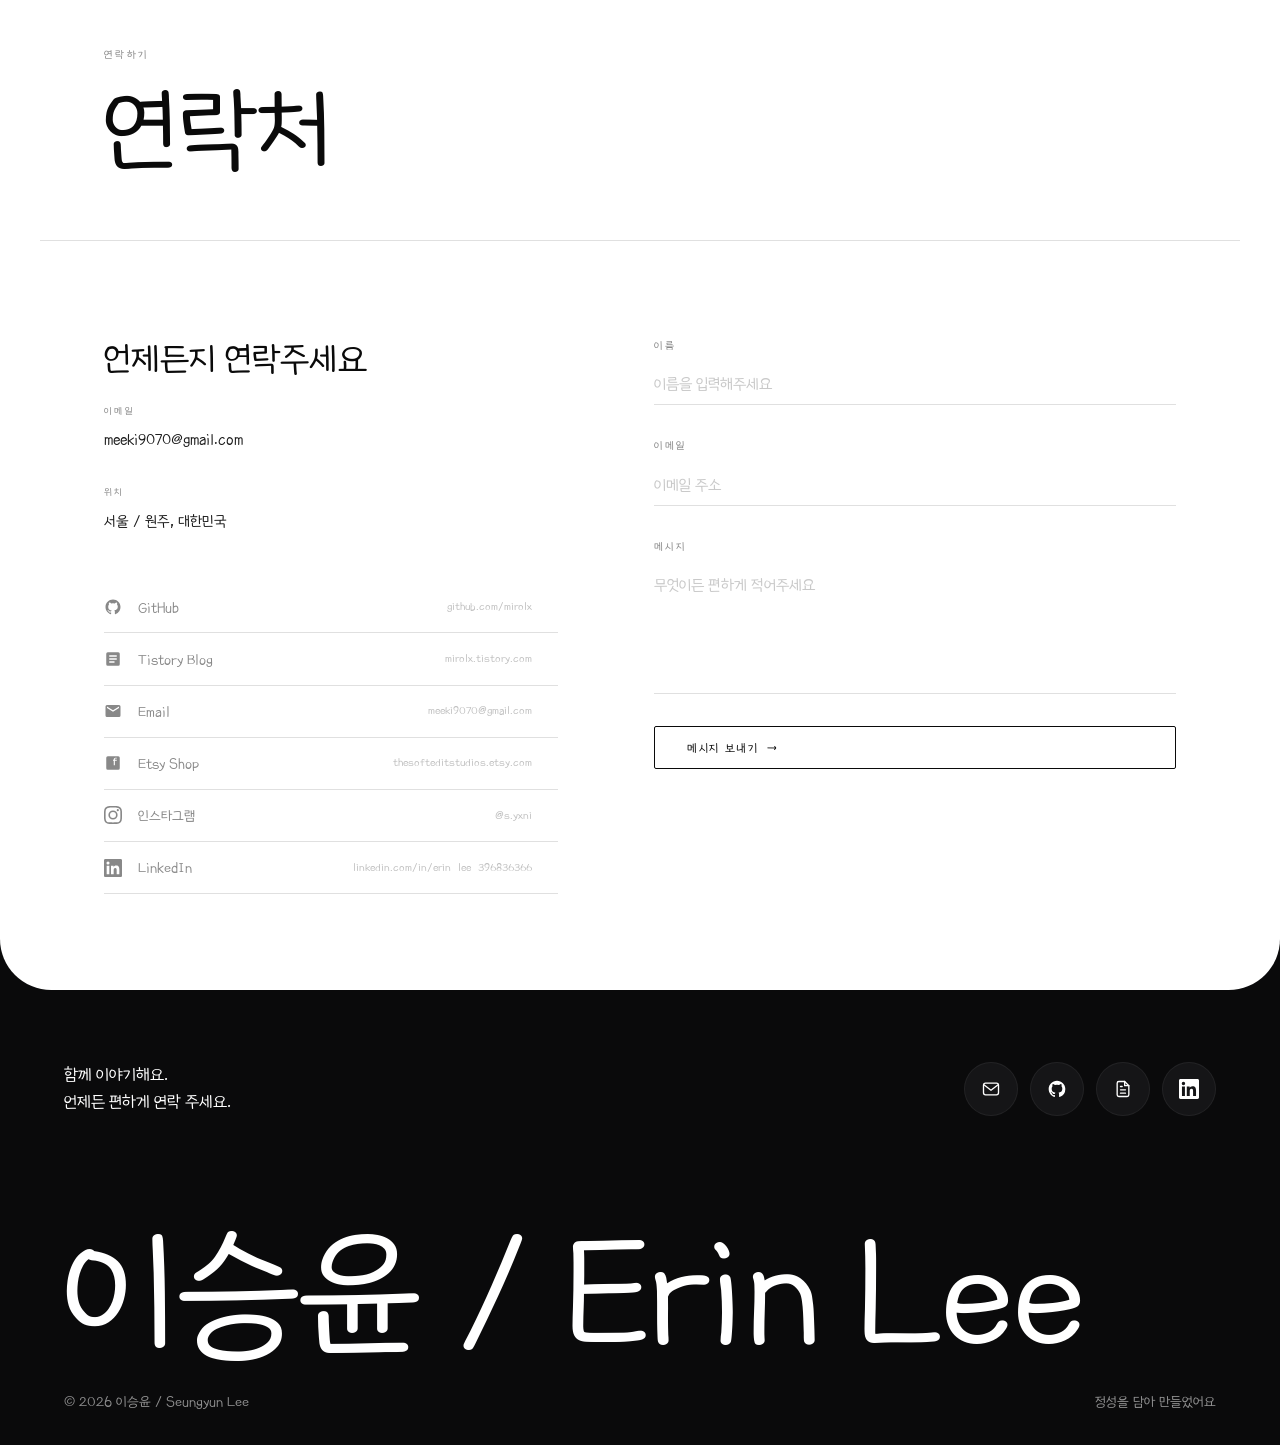
==== commit 7c3d13eb: "Add Creator Dashboard project card and relabel Soft Edit Studios category Add a new project card for" ====
--- a/index.html
+++ b/index.html
@@ -214,8 +214,8 @@
           <img src="pic/softedit-studios-logo.webp" alt="" class="project-card-watermark project-card-watermark--square">
           <div class="project-num">01</div>
           <div class="project-cat"
-               data-ko="이커머스 · POD"
-               data-en="E-commerce · POD">이커머스 · POD</div>
+               data-ko="이커머스 · 브랜드"
+               data-en="E-commerce · Brand">이커머스 · 브랜드</div>
           <h2>The Soft Edit Studios</h2>
           <p data-ko="미국 시장을 타겟으로 한 POD 기반 Etsy 쇼핑몰을 직접 구축하고 성장시켰습니다. 100개 이상의 커스터마이징 가능한 디지털 디자인을 운영하며 — 상품 리스팅 전략과 SEO부터 비주얼 제작과 고객 서비스까지 직접 관리합니다. Printify로 이행을 연동하고, eRank와 Everbee로 시장 조사 및 키워드 최적화를 진행합니다."
              data-en="Built and scaled a print-on-demand Etsy shop targeting the US market. Manages a catalogue of 100+ customisable digital designs — from listing strategy and SEO to visual production and customer service. Integrates Printify for fulfilment and uses eRank and Everbee for market research and keyword optimisation.">미국 시장을 타겟으로 한 POD 기반 Etsy 쇼핑몰을 직접 구축하고 성장시켰습니다. 100개 이상의 커스터마이징 가능한 디지털 디자인을 운영하며 — 상품 리스팅 전략과 SEO부터 비주얼 제작과 고객 서비스까지 직접 관리합니다. Printify로 이행을 연동하고, eRank와 Everbee로 시장 조사 및 키워드 최적화를 진행합니다.</p>
@@ -340,6 +340,26 @@
           </div>
           <div class="project-date">2026</div>
           <a href="https://softeditools.com" class="project-url" target="_blank" rel="noopener noreferrer">softeditools.com ↗</a>
+        </article>
+
+        <!-- Card 07 -->
+        <article class="project-card reveal">
+          <div class="project-num">07</div>
+          <div class="project-cat"
+               data-ko="생산성 도구 · 1인 프로젝트"
+               data-en="Productivity Tool · Solo Project">생산성 도구 · 1인 프로젝트</div>
+          <h2>Creator Dashboard</h2>
+          <p data-ko="유튜브·인스타그램 콘텐츠 기획과 일정 관리를 노션으로 하다가, 필요에 맞춰 AI와 협업해 직접 만든 올인원 크리에이터 워크플로우 대시보드입니다. 업로드 일정과 체크리스트, 칸반 형태의 편집 진행 상태 관리, YouTube Data API 기반 트렌드 추천, 아이디어·레퍼런스·해시태그 보관 기능을 하나로 통합했습니다."
+             data-en="An all-in-one creator workflow dashboard, built in collaboration with AI after outgrowing Notion for YouTube/Instagram content planning. Combines upload schedules and checklists, kanban-style editing progress tracking, YouTube Data API-based trend recommendations, and idea/reference/hashtag storage in a single tool.">유튜브·인스타그램 콘텐츠 기획과 일정 관리를 노션으로 하다가, 필요에 맞춰 AI와 협업해 직접 만든 올인원 크리에이터 워크플로우 대시보드입니다. 업로드 일정과 체크리스트, 칸반 형태의 편집 진행 상태 관리, YouTube Data API 기반 트렌드 추천, 아이디어·레퍼런스·해시태그 보관 기능을 하나로 통합했습니다.</p>
+          <div class="project-meta">
+            <span class="project-tag">Next.js</span>
+            <span class="project-tag">React</span>
+            <span class="project-tag">Supabase</span>
+            <span class="project-tag">TypeScript</span>
+            <span class="project-tag">YouTube API</span>
+          </div>
+          <div class="project-date">2026</div>
+          <a href="https://content-dashboard1.vercel.app" class="project-url" target="_blank" rel="noopener noreferrer">content-dashboard1.vercel.app ↗</a>
         </article>
 
       </div>
